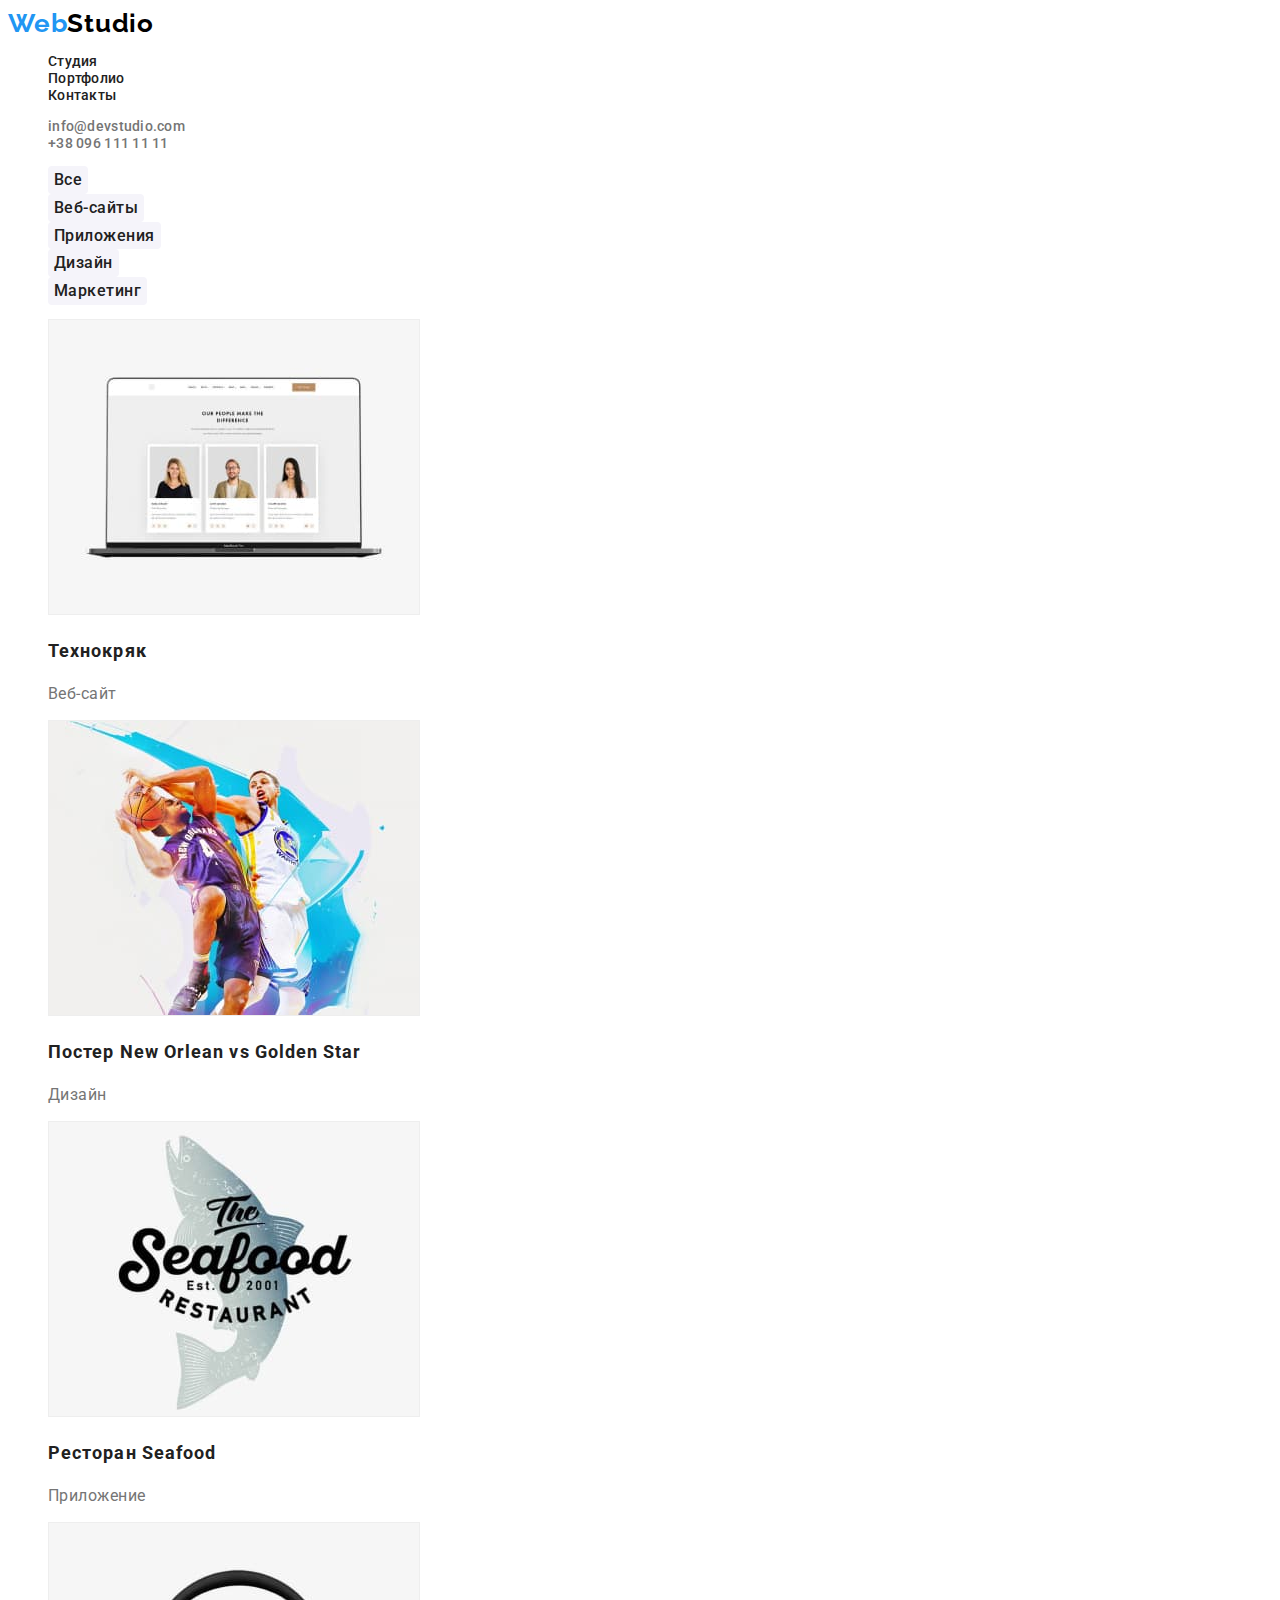
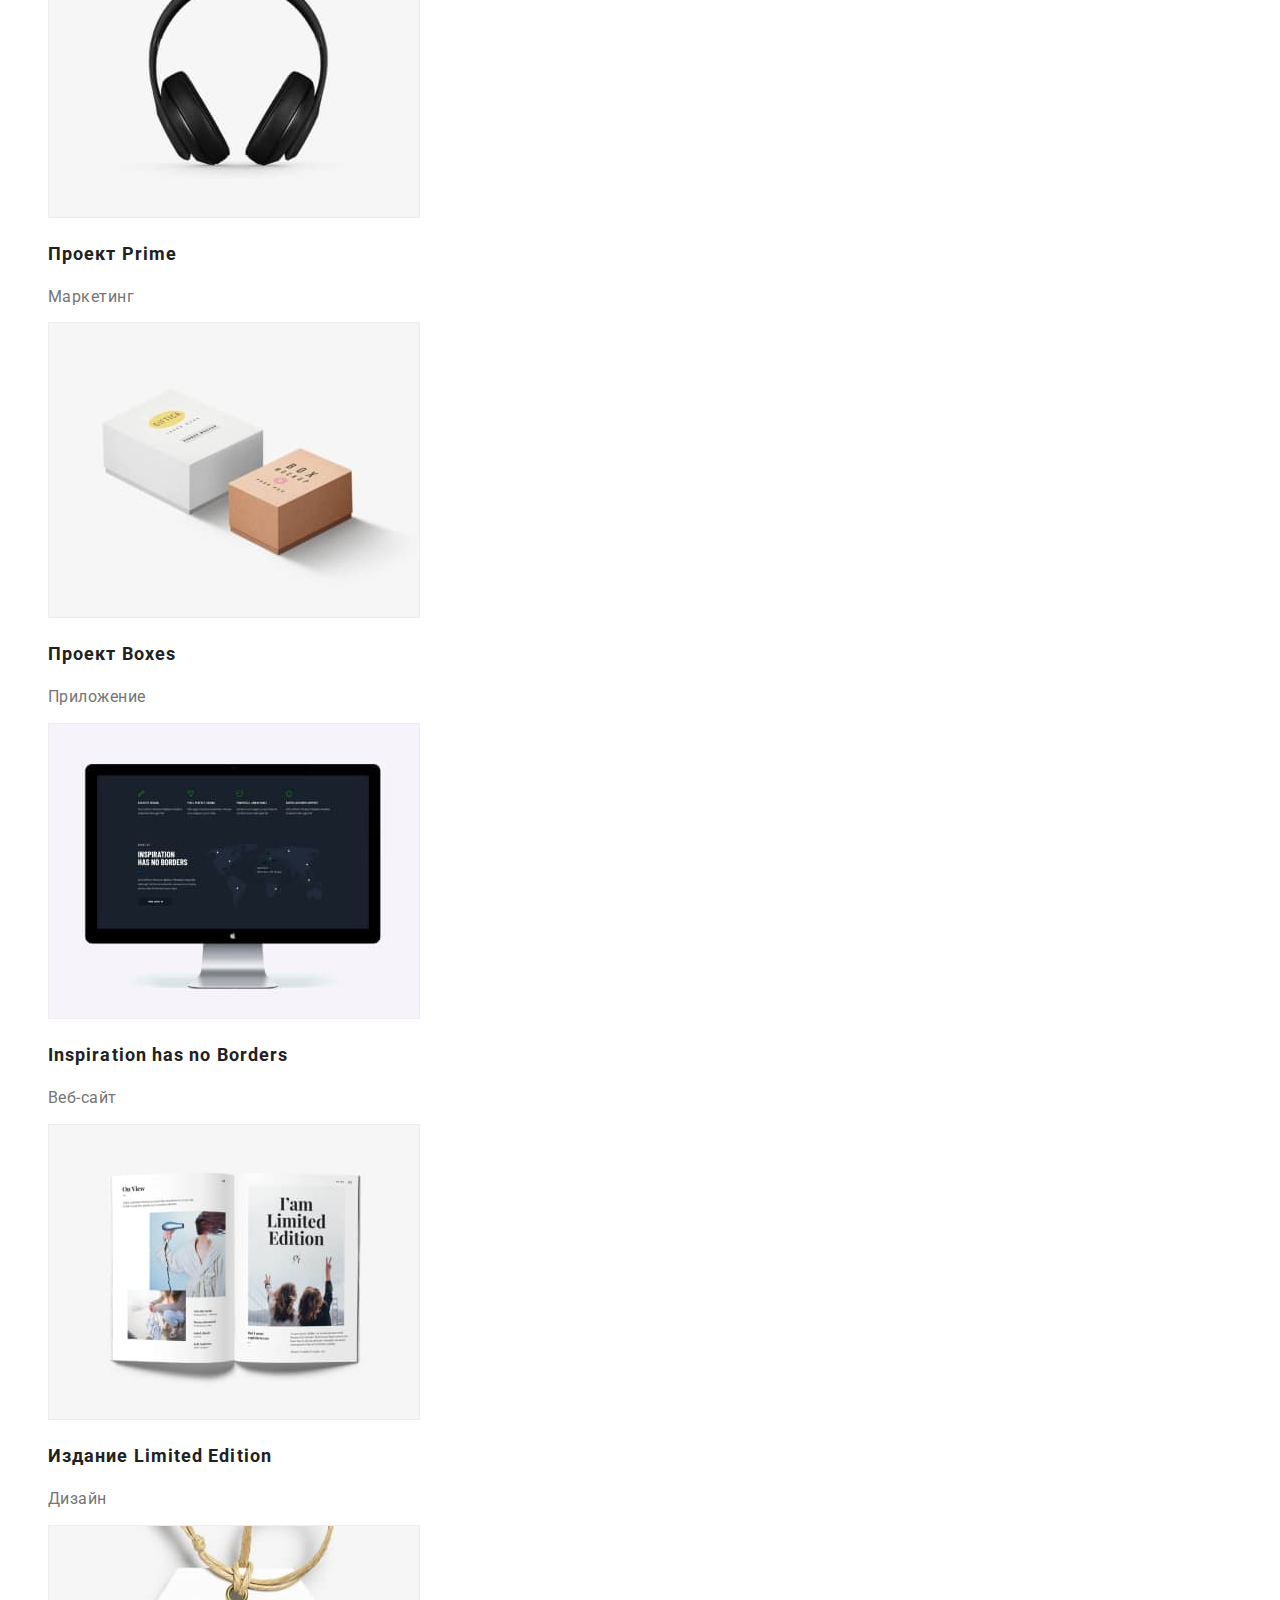
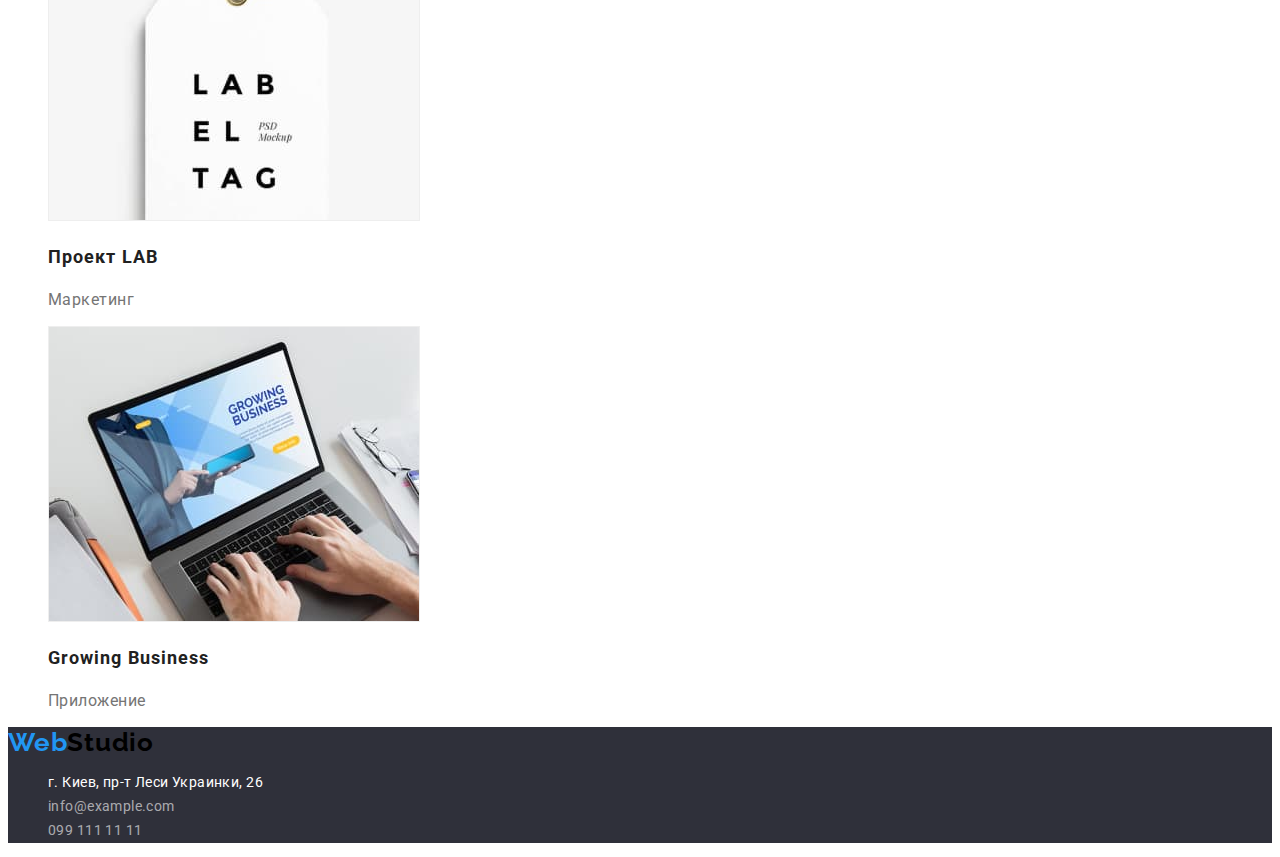
==== portfolio.html @ d2904ca2 "clone repository" ====
<!DOCTYPE html>
<html lang="ru">
  <head>
    <meta charset="UTF-8" />
    <meta http-equiv="X-UA-Compatible" content="IE=edge" />
    <meta name="viewport" content="width=device-width, initial-scale=1.0" />
    <title>Портфолио</title>
    <link rel="stylesheet" href="./css/styles.css" />
    <link rel="preconnect" href="https://fonts.googleapis.com" />
    <link rel="preconnect" href="https://fonts.gstatic.com" crossorigin />
    <link
      href="https://fonts.googleapis.com/css2?family=Raleway:wght@700&family=Roboto:wght@400;500;700;900&display=swap"
      rel="stylesheet"
    />
  </head>
  <body>
    <header>
      <!-- шапка сайта -->
      <a href="" class="logo"><span class="logo-part">Web</span>Studio</a>
      <!-- навигация -->
      <nav class="main-nav">
        <ul class="nav-list">
          <li>
            <a class="link" href="./index.html">Студия</a>
          </li>
          <li>
            <a class="link" href="">Портфолио</a>
          </li>
          <li>
            <a class="link" href="">Контакты</a>
          </li>
        </ul>
      </nav>
      <ul class="auth-nav">
        <li>
          <a class="link" href="mailto:info@devstudio.com"
            >info@devstudio.com</a
          >
        </li>
        <li>
          <a class="link" href="tel:+380961111111">+38 096 111 11 11</a>
        </li>
      </ul>
    </header>

    <!-- основной блок -->
    <main>
      <section class="filter-nav">
        <!-- скрытый заголовок -->
        <h1 class="hidden">Портфолио</h1>
        <ul class="filter-list">
          <li><button type="button" class="filter-btn">Все</button></li>
          <li>
            <button type="button" class="filter-btn">Веб-сайты</button>
          </li>
          <li>
            <button type="button" class="filter-btn">Приложения</button>
          </li>
          <li><button type="button" class="filter-btn">Дизайн</button></li>
          <li>
            <button type="button" class="filter-btn">Маркетинг</button>
          </li>
        </ul>
        <ul>
          <li>
            <img
              class="filter-img"
              src="./images/technoquack.jpg"
              alt="технокряк"
              width="370"
            />
            <h2 class="filter-title">Технокряк</h2>
            <p class="filter-text text">Веб-сайт</p>
          </li>
          <li>
            <img
              class="filter-img"
              src="./images/poster.jpg"
              alt="постер игры в баскетбол"
              width="370"
            />
            <h2 class="filter-title">
              Постер <span lang="en">New Orlean vs Golden Star</span>
            </h2>
            <p class="filter-text text">Дизайн</p>
          </li>
          <li>
            <img
              class="filter-img"
              src="./images/restaurant.jpg"
              alt="ресторан морепродукты"
              width="370"
            />
            <h2 class="filter-title">
              Ресторан <span lang="en">Seafood</span>
            </h2>
            <p class="filter-text text">Приложение</p>
          </li>
          <li>
            <img
              class="filter-img"
              src="./images/prime.jpg"
              alt="наушники"
              width="370"
            />
            <h2 class="filter-title">Проект <span lang="en">Prime</span></h2>
            <p class="filter-text text">Маркетинг</p>
          </li>
          <li>
            <img
              class="filter-img"
              src="./images/boxes.jpg"
              alt="коробки"
              width="370"
            />
            <h2 class="filter-title">Проект <span lang="en">Boxes</span></h2>
            <p class="filter-text text">Приложение</p>
          </li>
          <li>
            <img
              class="filter-img"
              src="./images/inspiration.jpg"
              alt="монитор"
              width="370"
            />
            <h2 class="filter-title" lang="en">Inspiration has no Borders</h2>
            <p class="filter-text text">Веб-сайт</p>
          </li>
          <li>
            <img
              class="filter-img"
              src="./images/edition.jpg"
              alt="лимитированное издание"
              width="370"
            />
            <h2 class="filter-title">
              Издание <span lang="en">Limited Edition</span>
            </h2>
            <p class="filter-text text">Дизайн</p>
          </li>
          <li>
            <img
              class="filter-img"
              src="./images/lab.jpg"
              alt="бирка"
              width="370"
            />
            <h2 class="filter-title">Проект <span lang="en">LAB</span></h2>
            <p class="filter-text text">Маркетинг</p>
          </li>
          <li>
            <img
              class="filter-img"
              src="./images/business.jpg"
              alt="розвивающийся бизнес"
              width="370"
            />
            <h2 class="filter-title" lang="en">Growing Business</h2>
            <p class="filter-text text">Приложение</p>
          </li>
        </ul>
      </section>
    </main>

    <!-- подвал сайта -->
    <footer class="footer">
      <a href="" class="logo"><span class="logo-part">Web</span>Studio</a>
      <address class="location">
        <ul>
          <li>
            <a
              class="map"
              href="https://goo.gl/maps/CNSafUn4p5a7UVto9"
              target="_blank"
              rel="noopener noreferrer"
            >
              г. Киев, пр-т Леси Украинки, 26</a
            >
          </li>
          <li>
            <a class="link" href="mailto:info@example.com">info@example.com</a>
          </li>
          <li>
            <a class="link" href="tel:+380991111111">099 111 11 11</a>
          </li>
        </ul>
      </address>
    </footer>
  </body>
</html>
---- css/styles.css ----
/* text-colors
primery-txcolor: #757575;

  accent-color: #2196F3;

  white-txcolor #FFFFFF

  title-txcolor: #212121;

  another-txcolor: rgba(255, 255, 255, 0.6);

  backgroundcolors
  primery-bgcolor:E5E5E5;
  secondary-bgcolor:#2F303A;
  accent-bgcolor:#F5F4FA;
   
    font family: roboto 400 500 700 900 raleway 700 */

:root {
  --font-weight-bold: 700;
  --font-weight-semi: 500;
  --font-size-first: 14px;
  --font-size-second: 16px;
  --primery-txcolor: #757575;
  --accent-color: #2196f3;
  --logo-color: #000000;
  --white-txcolor: #ffffff;
  --title-txcolor: #212121;
  --another-txcolor: rgba(255, 255, 255, 0.6);

  --primery-bgcolor: E5E5E5;
  --secondary-bgcolor: #2f303a;
  --accent-bgcolor: #f5f4fa;
}

body {
  font-family: Roboto, sans-serif;
  font-weight: 400;
  font-size: var(--font-size-first);
  background-color: var(--primery-bgcolor);
  color: var(--primery-txcolor);
}
a {
  text-decoration: none;
}
li {
  list-style: none;
}
.logo {
  font-family: Raleway, sans-serif;
  font-weight: var(--font-weight-bold);
  font-size: 26px;
  line-height: 1.19;
  letter-spacing: 0.03em;
  color: var(--logo-color);
}

.logo-part {
  color: var(--accent-color);
}

.main-nav .link {
  font-weight: var(--font-weight-semi);
  /* font-size: 14px; */
  line-height: 1.14;
  letter-spacing: 0.02em;
  color: var(--title-txcolor);
}

.main-nav .link:hover,
.main-nav .link:focus {
  color: var(--accent-color);
}

.auth-nav .link {
  font-weight: var(--font-weight-semi);
  /* font-size: 14px; */
  line-height: 1.14;
  letter-spacing: 0.02em;

  color: var(--primery-txcolor);
}
.auth-nav .link:hover,
.auth-nav .link:focus {
  color: var(--accent-color);
}

.hero {
  background-color: var(--secondary-bgcolor);
}
.hero-title {
  font-weight: 900;
  font-size: 44px;
  line-height: 1.36;

  text-align: center;
  letter-spacing: 0.06em;
  text-transform: uppercase;

  color: var(--white-txcolor);
}
.btn {
  font-family: inherit;
  font-weight: var(--font-weight-bold);
  font-size: var(--font-size-second);
  line-height: 1.87;
  text-align: center;
  letter-spacing: 0.06em;
  color: var(--white-txcolor);

  background: var(--accent-color);
  box-shadow: 0px 4px 4px rgba(0, 0, 0, 0.15);
  border-radius: 4px;
  border-color: var(--accent-color);
  cursor: pointer;
}

/* portfolio buttons  */

.filter-btn {
  font-family: inherit;
  font-weight: var(--font-weight-semi);
  font-size: var(--font-size-second);
  line-height: 1.62;
  text-align: center;
  letter-spacing: 0.03em;
  color: var(--title-txcolor);
  background-color: var(--accent-bgcolor);
  border-radius: 4px;
  border-style: none;
  border-color: var(--accent-bgcolor);
  cursor: pointer;
}
.filter-btn:hover,
.filter-btn:focus {
  color: var(--white-txcolor);
  background-color: var(--accent-color);
  border-color: var(--accent-color);
}

/* benefits section */
.hidden {
  display: none;
}
.benefits-item {
  font-weight: var(--font-weight-bold);
  /* font-size: 14px; */
  line-height: 1.14;
  letter-spacing: 0.03em;
  text-transform: uppercase;
  color: var(--title-txcolor);
}
.benefits-text {
  /* font-size: 14px; */
  line-height: 1.71;
  letter-spacing: 0.03em;

  color: var(--primery-txcolor);
}

.benefits-title {
  font-weight: var(--font-weight-bold);
  font-size: inherit;
  line-height: 1.14;
  letter-spacing: 0.03em;
  text-transform: uppercase;

  color: var(--title-txcolor);
}
.app-title,
.team-title {
  font-weight: var(--font-weight-bold);
  font-size: 36px;
  line-height: 1.16;
  /* text-align: center; */
  letter-spacing: 0.03em;

  color: var(--title-txcolor);
}

/* team section */
.team-section {
  background-color: var(--accent-bgcolor);
}

.team-name {
  font-weight: var(--font-weight-semi);
  font-size: var(--font-size-second);
  line-height: 1.18;
  text-align: center;
  letter-spacing: 0.03em;

  color: var(--title-txcolor);
}
.team-text {
  text-align: center;
}
.filter-text {
  line-height: 1.87;
}
.text {
  font-size: var(--font-size-second);
  line-height: 1.18;
  /* text-align: center; */
  letter-spacing: 0.03em;
  color: var(--primery-txcolor);
}

/* portfolio filter-section */
.filter-img {
  background-color: var(white-txcolor);
  border: 1px solid #eeeeee;
}
.filter-title {
  font-weight: var(--font-weight-bold);
  font-size: 18px;
  line-height: 2;
  letter-spacing: 0.06em;

  color: var(--title-txcolor);
}

/* footer section */

.footer {
  background-color: var(--secondary-bgcolor);
}
.location {
  font-style: inherit;
}
.map {
  /* font-size: 14px; */
  line-height: 1.71;
  letter-spacing: 0.03em;

  color: var(--white-txcolor);
}
.footer .link {
  /* font-size: 14px; */
  line-height: 1.71;
  letter-spacing: 0.03em;

  color: rgba(255, 255, 255, 0.6);
}
.footer .link:hover,
.footer .link:focus {
  color: var(--accent-color);
}
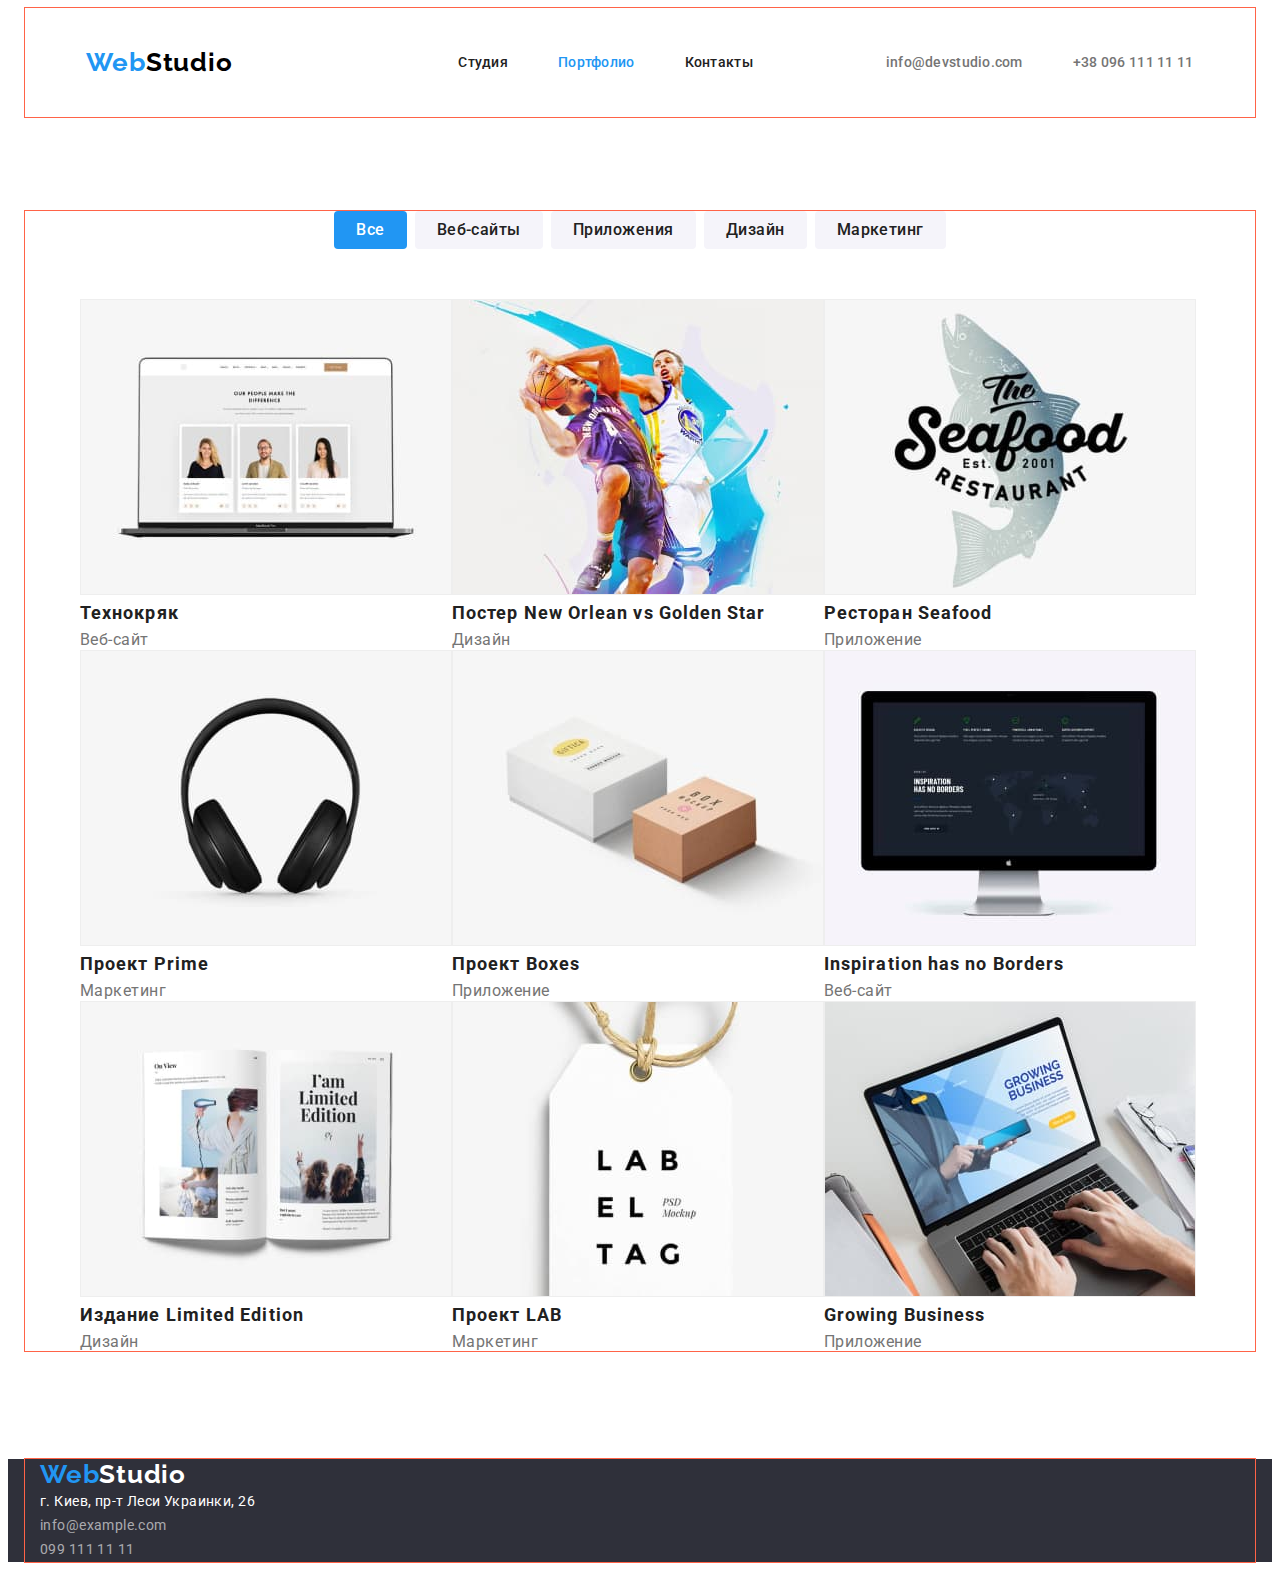
==== commit 9569c84b: "add margin padding" ====
--- a/portfolio.html
+++ b/portfolio.html
@@ -5,64 +5,67 @@
     <meta http-equiv="X-UA-Compatible" content="IE=edge" />
     <meta name="viewport" content="width=device-width, initial-scale=1.0" />
     <title>Портфолио</title>
-    <link rel="stylesheet" href="./css/styles.css" />
     <link rel="preconnect" href="https://fonts.googleapis.com" />
     <link rel="preconnect" href="https://fonts.gstatic.com" crossorigin />
     <link
       href="https://fonts.googleapis.com/css2?family=Raleway:wght@700&family=Roboto:wght@400;500;700;900&display=swap"
       rel="stylesheet"
     />
+    <link rel="stylesheet" href="./css/styles.css" />
   </head>
   <body>
+    <!-- шапка сайта -->
     <header>
-      <!-- шапка сайта -->
-      <a href="" class="logo"><span class="logo-part">Web</span>Studio</a>
+      <div class="container header-container">
+      <a href="" class="logo underlinenone"><span lang="en" class="logo-part">Web</span lang="en">Studio</a>
       <!-- навигация -->
       <nav class="main-nav">
         <ul class="nav-list">
-          <li>
-            <a class="link" href="./index.html">Студия</a>
+          <li class="list-style flex-item">
+            <a class="link general underlinenone" href="./index.html">Студия</a>
           </li>
-          <li>
-            <a class="link" href="">Портфолио</a>
+          <li class="list-style flex-item">
+            <a class="link general current underlinenone" href="">Портфолио</a>
           </li>
-          <li>
-            <a class="link" href="">Контакты</a>
-          </li>
+          <li class="list-style flex-item">
+            <a class="link general underlinenone" href="">Контакты</a>
+          </li class="list-style">
         </ul>
       </nav>
       <ul class="auth-nav">
-        <li>
-          <a class="link" href="mailto:info@devstudio.com"
+        <li class="list-style flex-item">
+          <a class="link general underlinenone" href="mailto:info@devstudio.com"
             >info@devstudio.com</a
           >
         </li>
-        <li>
-          <a class="link" href="tel:+380961111111">+38 096 111 11 11</a>
+        <li class="list-style flex-item">
+          <a class="link general underlinenone" href="tel:+380961111111">+38 096 111 11 11</a>
         </li>
       </ul>
+      </div>
     </header>
 
     <!-- основной блок -->
     <main>
-      <section class="filter-nav">
+      <section class="filter-nav section">
+        <div class="container">
         <!-- скрытый заголовок -->
         <h1 class="hidden">Портфолио</h1>
-        <ul class="filter-list">
-          <li><button type="button" class="filter-btn">Все</button></li>
-          <li>
+        <ul class="filter-list list">
+          <li class="list-style filter-item"> <button type="button" class="filter-btn current-btn">Все</button></li>
+          <li class="list-style filter-item">
             <button type="button" class="filter-btn">Веб-сайты</button>
           </li>
-          <li>
+          <li class="list-style filter-item">
             <button type="button" class="filter-btn">Приложения</button>
           </li>
-          <li><button type="button" class="filter-btn">Дизайн</button></li>
-          <li>
+          <li class="list-style filter-item"> <button type="button" class="filter-btn">Дизайн</button></li>
+          <li class="list-style">
             <button type="button" class="filter-btn">Маркетинг</button>
           </li>
         </ul>
-        <ul>
-          <li>
+        <ul class="filter-wrap">
+          <li class="list-style">
             <img
               class="filter-img"
               src="./images/technoquack.jpg"
@@ -72,7 +75,7 @@
             <h2 class="filter-title">Технокряк</h2>
             <p class="filter-text text">Веб-сайт</p>
           </li>
-          <li>
+          <li class="list-style">
             <img
               class="filter-img"
               src="./images/poster.jpg"
@@ -84,7 +87,7 @@
             </h2>
             <p class="filter-text text">Дизайн</p>
           </li>
-          <li>
+          <li class="list-style">
             <img
               class="filter-img"
               src="./images/restaurant.jpg"
@@ -96,7 +99,7 @@
             </h2>
             <p class="filter-text text">Приложение</p>
           </li>
-          <li>
+          <li class="list-style">
             <img
               class="filter-img"
               src="./images/prime.jpg"
@@ -106,7 +109,7 @@
             <h2 class="filter-title">Проект <span lang="en">Prime</span></h2>
             <p class="filter-text text">Маркетинг</p>
           </li>
-          <li>
+          <li class="list-style">
             <img
               class="filter-img"
               src="./images/boxes.jpg"
@@ -116,7 +119,7 @@
             <h2 class="filter-title">Проект <span lang="en">Boxes</span></h2>
             <p class="filter-text text">Приложение</p>
           </li>
-          <li>
+          <li class="list-style">
             <img
               class="filter-img"
               src="./images/inspiration.jpg"
@@ -126,7 +129,7 @@
             <h2 class="filter-title" lang="en">Inspiration has no Borders</h2>
             <p class="filter-text text">Веб-сайт</p>
           </li>
-          <li>
+          <li class="list-style">
             <img
               class="filter-img"
               src="./images/edition.jpg"
@@ -138,7 +141,7 @@
             </h2>
             <p class="filter-text text">Дизайн</p>
           </li>
-          <li>
+          <li class="list-style">
             <img
               class="filter-img"
               src="./images/lab.jpg"
@@ -148,7 +151,7 @@
             <h2 class="filter-title">Проект <span lang="en">LAB</span></h2>
             <p class="filter-text text">Маркетинг</p>
           </li>
-          <li>
+          <li class="list-style">
             <img
               class="filter-img"
               src="./images/business.jpg"
@@ -159,17 +162,19 @@
             <p class="filter-text text">Приложение</p>
           </li>
         </ul>
+        </div>
       </section>
     </main>
 
     <!-- подвал сайта -->
     <footer class="footer">
-      <a href="" class="logo"><span class="logo-part">Web</span>Studio</a>
+      <div class="container">
+      <a href="" class="logo underlinenone"><span lang="en" class="logo-part">Web</span><span lang="en" class="logo-white">Studio</span></a>
       <address class="location">
-        <ul>
-          <li>
+        <ul class="list">
+          <li class="list-style">
             <a
-              class="map"
+              class="map underlinenone"
               href="https://goo.gl/maps/CNSafUn4p5a7UVto9"
               target="_blank"
               rel="noopener noreferrer"
@@ -177,14 +182,15 @@
               г. Киев, пр-т Леси Украинки, 26</a
             >
           </li>
-          <li>
-            <a class="link" href="mailto:info@example.com">info@example.com</a>
+          <li class="list-style">
+            <a class="link underlinenone" href="mailto:info@example.com">info@example.com</a>
           </li>
-          <li>
-            <a class="link" href="tel:+380991111111">099 111 11 11</a>
+          <li class="list-style">
+            <a class="link underlinenone" href="tel:+380991111111">099 111 11 11</a>
           </li>
         </ul>
       </address>
+      </div>
     </footer>
   </body>
 </html>
--- a/css/styles.css
+++ b/css/styles.css
@@ -17,10 +17,10 @@
     font family: roboto 400 500 700 900 raleway 700 */
 
 :root {
-  --font-weight-bold: 700;
+  /* --font-weight-bold: 700;
   --font-weight-semi: 500;
   --font-size-first: 14px;
-  --font-size-second: 16px;
+  --font-size-second: 16px; */
   --primery-txcolor: #757575;
   --accent-color: #2196f3;
   --logo-color: #000000;
@@ -31,24 +31,80 @@
   --primery-bgcolor: E5E5E5;
   --secondary-bgcolor: #2f303a;
   --accent-bgcolor: #f5f4fa;
+  --btn-hover-color: #188ce8;
 }
 
 body {
   font-family: Roboto, sans-serif;
   font-weight: 400;
-  font-size: var(--font-size-first);
+  font-size: 14px;
   background-color: var(--primery-bgcolor);
   color: var(--primery-txcolor);
 }
-a {
+
+.list,
+h1,
+h2,
+h3,
+p {
+  padding: 0;
+  margin: 0;
+}
+img {
+  display: block;
+  /* width: 100%; */
+}
+
+.underlinenone {
   text-decoration: none;
 }
-li {
+.list-style {
   list-style: none;
 }
+
+.page-header {
+  background-color: #ccc;
+}
+
+/* general paddings */
+.section {
+  padding-top: 94px;
+  padding-bottom: 94px;
+}
+.container {
+  width: 1200px;
+  padding-left: 15px;
+  padding-right: 15px;
+  margin-left: auto;
+  margin-right: auto;
+
+  outline: 1px solid tomato;
+}
+.header-container {
+  display: flex;
+  justify-content: space-around;
+  align-items: center;
+  padding-top: 32px;
+  padding-bottom: 32px;
+}
+.main-nav > .nav-list {
+  display: flex;
+  margin-left: 93px;
+}
+.auth-nav,
+.main-nav {
+  display: flex;
+}
+.main-nav {
+  align-items: center;
+}
+.flex-item:not(:last-child) {
+  margin-right: 50px;
+}
+
 .logo {
   font-family: Raleway, sans-serif;
-  font-weight: var(--font-weight-bold);
+  font-weight: 700;
   font-size: 26px;
   line-height: 1.19;
   letter-spacing: 0.03em;
@@ -58,51 +114,61 @@
 .logo-part {
   color: var(--accent-color);
 }
-
-.main-nav .link {
-  font-weight: var(--font-weight-semi);
-  /* font-size: 14px; */
+.link.general {
+  font-weight: 500;
   line-height: 1.14;
   letter-spacing: 0.02em;
-  color: var(--title-txcolor);
-}
-
-.main-nav .link:hover,
-.main-nav .link:focus {
-  color: var(--accent-color);
-}
-
-.auth-nav .link {
-  font-weight: var(--font-weight-semi);
-  /* font-size: 14px; */
-  line-height: 1.14;
-  letter-spacing: 0.02em;
-
-  color: var(--primery-txcolor);
-}
+}
+.main-nav .link {
+  color: var(--title-txcolor);
+}
+.link:hover,
+.link:focus,
 .auth-nav .link:hover,
 .auth-nav .link:focus {
   color: var(--accent-color);
 }
 
+.main-nav .current {
+  color: var(--accent-color);
+}
+
+.auth-nav .link {
+  color: var(--primery-txcolor);
+}
+
+.auth-nav .current {
+  color: var(--accent-color);
+}
+
 .hero {
+  /* padding-bottom: 94px; */
+  text-align: center;
   background-color: var(--secondary-bgcolor);
 }
 .hero-title {
+  margin-bottom: 30px;
+
   font-weight: 900;
   font-size: 44px;
   line-height: 1.36;
 
-  text-align: center;
+  /* text-align: center; */
   letter-spacing: 0.06em;
   text-transform: uppercase;
 
   color: var(--white-txcolor);
 }
 .btn {
+  display: inline-block;
+  border: 1px solid transparent;
+  padding: 10px 32px;
+  /* margin-bottom: 200px; */
+  min-width: 200px;
+
   font-family: inherit;
-  font-weight: var(--font-weight-bold);
-  font-size: var(--font-size-second);
+  font-weight: 700;
+  font-size: 16px;
   line-height: 1.87;
   text-align: center;
   letter-spacing: 0.06em;
@@ -114,13 +180,19 @@
   border-color: var(--accent-color);
   cursor: pointer;
 }
+.btn:hover,
+.btn:focus {
+  background-color: var(--btn-hover-color);
+}
 
 /* portfolio buttons  */
 
 .filter-btn {
+  padding: 6px 22px;
+
   font-family: inherit;
-  font-weight: var(--font-weight-semi);
-  font-size: var(--font-size-second);
+  font-weight: 500;
+  font-size: 16px;
   line-height: 1.62;
   text-align: center;
   letter-spacing: 0.03em;
@@ -137,21 +209,54 @@
   background-color: var(--accent-color);
   border-color: var(--accent-color);
 }
+.filter-nav .current-btn {
+  color: var(--white-txcolor);
+  background-color: var(--accent-color);
+  border-color: var(--accent-color);
+}
+.filter-list {
+  display: flex;
+  justify-content: center;
+  margin-bottom: 50px;
+}
+.filter-item:not(:last-child) {
+  margin-right: 8px;
+}
+.filter-wrap {
+  display: flex;
+  flex-wrap: wrap;
+}
 
 /* benefits section */
+.benefits-container {
+  /* display: flex; */
+}
+.benefits-list {
+  display: flex;
+  /* padding-left: 0;
+  margin-top: 0;
+  margin-bottom: 0; */
+}
+
 .hidden {
   display: none;
 }
 .benefits-item {
-  font-weight: var(--font-weight-bold);
-  /* font-size: 14px; */
+  width: 270px;
+}
+
+/*font-weight: 700;
   line-height: 1.14;
   letter-spacing: 0.03em;
   text-transform: uppercase;
-  color: var(--title-txcolor);
-}
+
+  color: var(--title-txcolor);
+} */
+.benefits-item:not(:last-child) {
+  margin-right: 30px;
+}
+
 .benefits-text {
-  /* font-size: 14px; */
   line-height: 1.71;
   letter-spacing: 0.03em;
 
@@ -159,7 +264,10 @@
 }
 
 .benefits-title {
-  font-weight: var(--font-weight-bold);
+  /* width: 270px; */
+  margin-bottom: 10px;
+
+  font-weight: 700;
   font-size: inherit;
   line-height: 1.14;
   letter-spacing: 0.03em;
@@ -167,12 +275,23 @@
 
   color: var(--title-txcolor);
 }
+
+/* app section */
+.app-list {
+  display: flex;
+}
+.app-item:not(:last-child) {
+  margin-right: 30px;
+}
+
 .app-title,
 .team-title {
-  font-weight: var(--font-weight-bold);
+  margin-bottom: 50px;
+  text-align: center;
+
+  font-weight: 700;
   font-size: 36px;
   line-height: 1.16;
-  /* text-align: center; */
   letter-spacing: 0.03em;
 
   color: var(--title-txcolor);
@@ -182,9 +301,27 @@
 .team-section {
   background-color: var(--accent-bgcolor);
 }
-
+.team-item:not(:last-child) {
+  margin-right: 30px;
+}
+.team-list {
+  display: flex;
+}
+.card {
+  padding-bottom: 30px;
+  width: 270px;
+
+  background-color: #ffffff;
+  box-shadow: 0px 1px 3px rgba(0, 0, 0, 0.12), 0px 1px 1px rgba(0, 0, 0, 0.14),
+    0px 2px 1px rgba(0, 0, 0, 0.2);
+  border-radius: 0px 0px 4px 4px;
+}
+.team-image {
+  margin-bottom: 30px;
+}
 .team-name {
-  font-weight: var(--font-weight-semi);
+  margin-bottom: 10px;
+  font-weight: 500;
   font-size: var(--font-size-second);
   line-height: 1.18;
   text-align: center;
@@ -199,9 +336,8 @@
   line-height: 1.87;
 }
 .text {
-  font-size: var(--font-size-second);
+  font-size: 16px;
   line-height: 1.18;
-  /* text-align: center; */
   letter-spacing: 0.03em;
   color: var(--primery-txcolor);
 }
@@ -212,7 +348,7 @@
   border: 1px solid #eeeeee;
 }
 .filter-title {
-  font-weight: var(--font-weight-bold);
+  font-weight: 700;
   font-size: 18px;
   line-height: 2;
   letter-spacing: 0.06em;
@@ -225,18 +361,19 @@
 .footer {
   background-color: var(--secondary-bgcolor);
 }
+.footer .logo-white {
+  color: var(--white-txcolor);
+}
 .location {
-  font-style: inherit;
+  font-style: normal;
 }
 .map {
-  /* font-size: 14px; */
   line-height: 1.71;
   letter-spacing: 0.03em;
 
   color: var(--white-txcolor);
 }
 .footer .link {
-  /* font-size: 14px; */
   line-height: 1.71;
   letter-spacing: 0.03em;
 
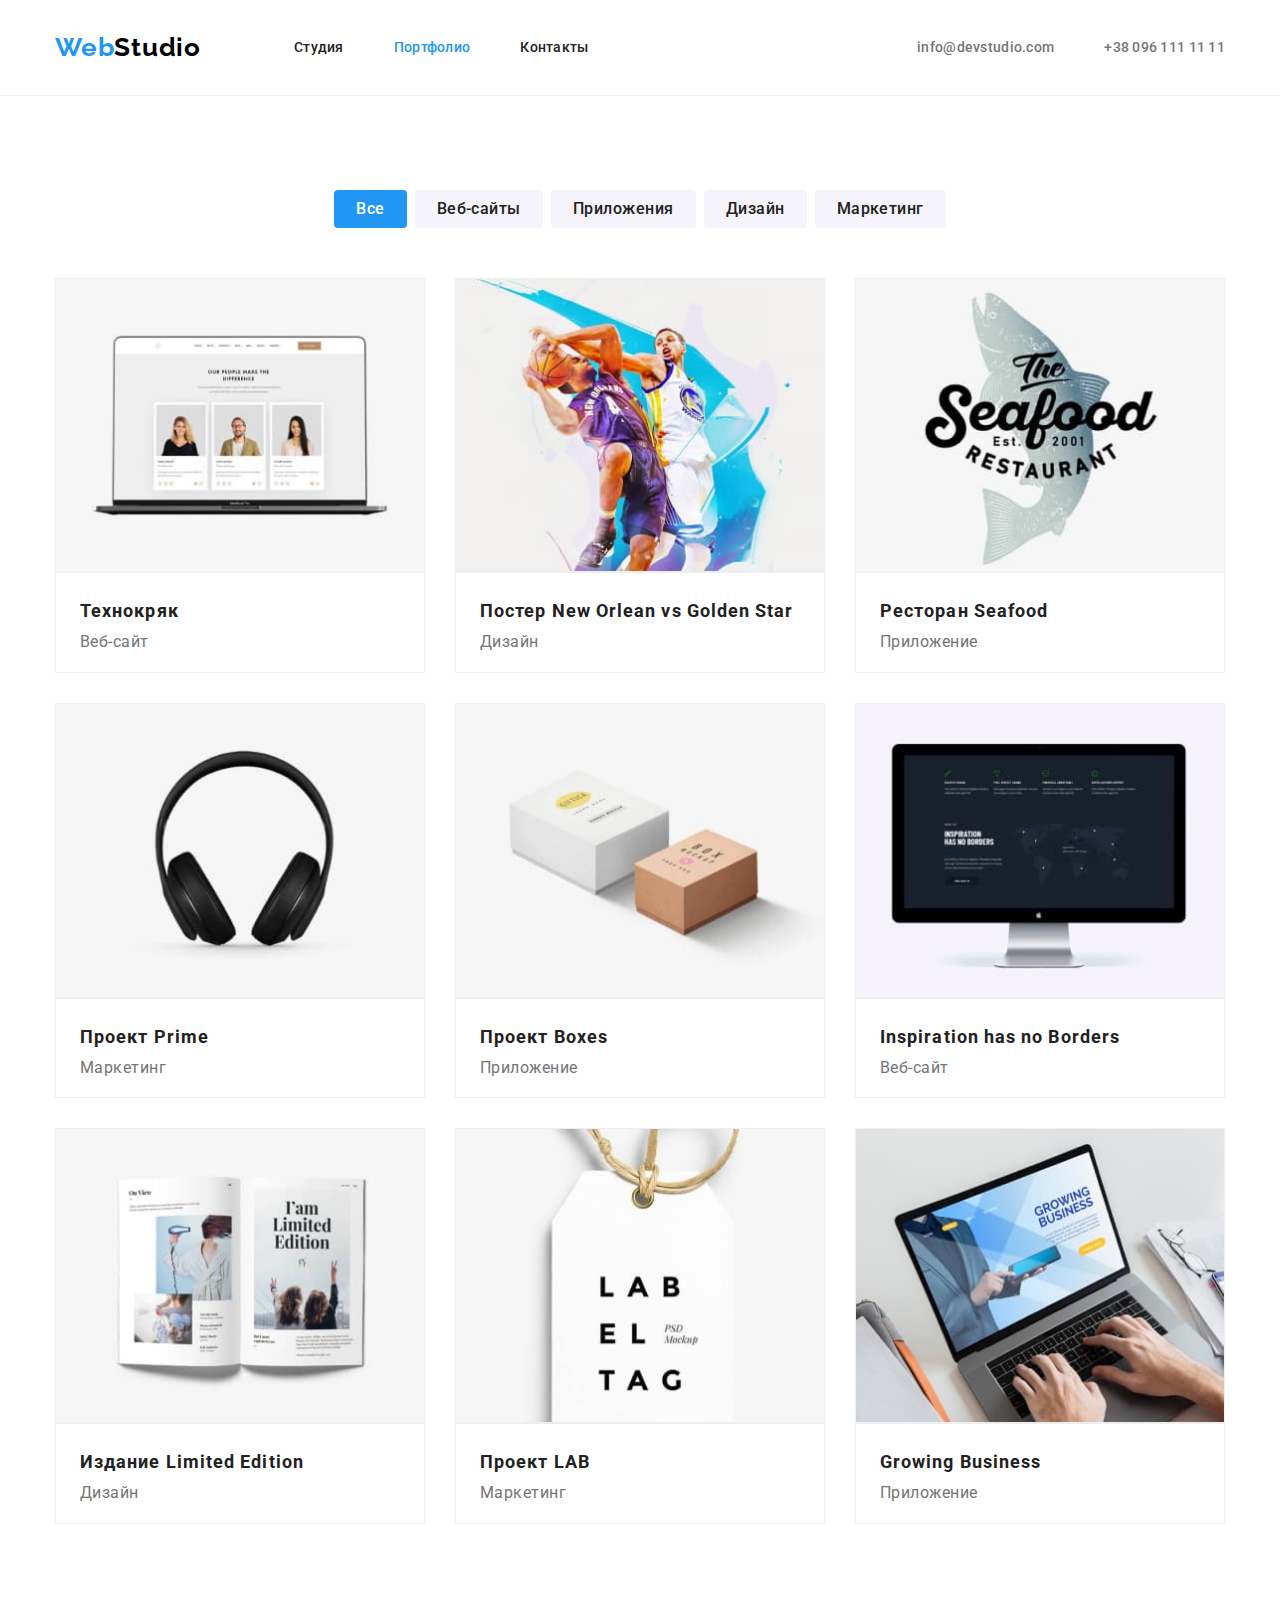
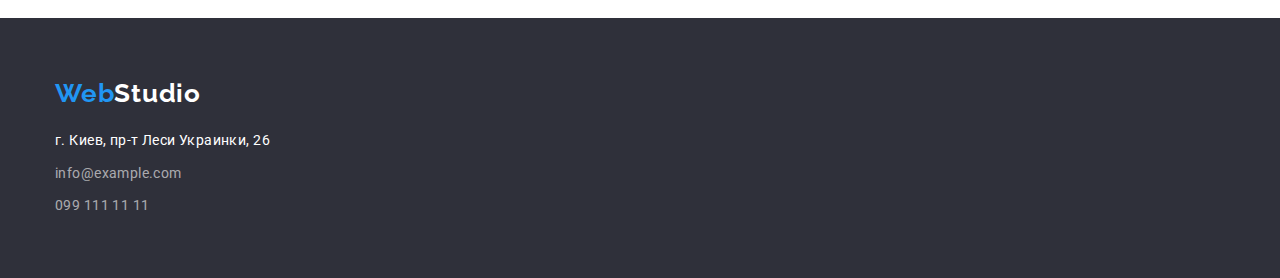
==== commit 662e01b0: "fixed flexbox elements" ====
--- a/portfolio.html
+++ b/portfolio.html
@@ -11,37 +11,57 @@
       href="https://fonts.googleapis.com/css2?family=Raleway:wght@700&family=Roboto:wght@400;500;700;900&display=swap"
       rel="stylesheet"
     />
+    <link
+      rel="stylesheet"
+      href="https://cdnjs.cloudflare.com/ajax/libs/modern-normalize/1.1.0/modern-normalize.min.css"
+    />
     <link rel="stylesheet" href="./css/styles.css" />
   </head>
+
   <body>
     <!-- шапка сайта -->
-    <header>
+    <header class="page-header">
       <div class="container header-container">
-      <a href="" class="logo underlinenone"><span lang="en" class="logo-part">Web</span lang="en">Studio</a>
-      <!-- навигация -->
-      <nav class="main-nav">
-        <ul class="nav-list">
+        <a href="" class="logo underlinenone"
+          ><span lang="en" class="logo-part">Web</span
+          ><span lang="en">Studio</span></a
+        >
+        <!-- навигация -->
+        <nav class="main-nav">
+          <ul class="nav-list list">
+            <li class="list-style flex-item">
+              <a class="link general underlinenone" href="./index.html"
+                >Студия</a
+              >
+            </li>
+
+            <li class="list-style flex-item">
+              <a class="link general current underlinenone" href=""
+                >Портфолио</a
+              >
+            </li>
+
+            <li class="list-style flex-item">
+              <a class="link general underlinenone" href="">Контакты</a>
+            </li>
+          </ul>
+        </nav>
+
+        <ul class="auth-nav list">
           <li class="list-style flex-item">
-            <a class="link general underlinenone" href="./index.html">Студия</a>
+            <a
+              class="link general underlinenone"
+              href="mailto:info@devstudio.com"
+              >info@devstudio.com</a
+            >
           </li>
+
           <li class="list-style flex-item">
-            <a class="link general current underlinenone" href="">Портфолио</a>
+            <a class="link general underlinenone" href="tel:+380961111111"
+              >+38 096 111 11 11</a
+            >
           </li>
-          <li class="list-style flex-item">
-            <a class="link general underlinenone" href="">Контакты</a>
-          </li class="list-style">
         </ul>
-      </nav>
-      <ul class="auth-nav">
-        <li class="list-style flex-item">
-          <a class="link general underlinenone" href="mailto:info@devstudio.com"
-            >info@devstudio.com</a
-          >
-        </li>
-        <li class="list-style flex-item">
-          <a class="link general underlinenone" href="tel:+380961111111">+38 096 111 11 11</a>
-        </li>
-      </ul>
       </div>
     </header>
 
@@ -49,119 +69,178 @@
     <main>
       <section class="filter-nav section">
         <div class="container">
-        <!-- скрытый заголовок -->
-        <h1 class="hidden">Портфолио</h1>
-        <ul class="filter-list list">
-          <li class="list-style filter-item"> <button type="button" class="filter-btn current-btn">Все</button></li>
-          <li class="list-style filter-item">
-            <button type="button" class="filter-btn">Веб-сайты</button>
-          </li>
-          <li class="list-style filter-item">
-            <button type="button" class="filter-btn">Приложения</button>
-          </li>
-          <li class="list-style filter-item"> <button type="button" class="filter-btn">Дизайн</button></li>
-          <li class="list-style">
-            <button type="button" class="filter-btn">Маркетинг</button>
-          </li>
-        </ul>
-        <ul class="filter-wrap">
-          <li class="list-style">
-            <img
-              class="filter-img"
-              src="./images/technoquack.jpg"
-              alt="технокряк"
-              width="370"
-            />
-            <h2 class="filter-title">Технокряк</h2>
-            <p class="filter-text text">Веб-сайт</p>
-          </li>
-          <li class="list-style">
-            <img
-              class="filter-img"
-              src="./images/poster.jpg"
-              alt="постер игры в баскетбол"
-              width="370"
-            />
-            <h2 class="filter-title">
-              Постер <span lang="en">New Orlean vs Golden Star</span>
-            </h2>
-            <p class="filter-text text">Дизайн</p>
-          </li>
-          <li class="list-style">
-            <img
-              class="filter-img"
-              src="./images/restaurant.jpg"
-              alt="ресторан морепродукты"
-              width="370"
-            />
-            <h2 class="filter-title">
-              Ресторан <span lang="en">Seafood</span>
-            </h2>
-            <p class="filter-text text">Приложение</p>
-          </li>
-          <li class="list-style">
-            <img
-              class="filter-img"
-              src="./images/prime.jpg"
-              alt="наушники"
-              width="370"
-            />
-            <h2 class="filter-title">Проект <span lang="en">Prime</span></h2>
-            <p class="filter-text text">Маркетинг</p>
-          </li>
-          <li class="list-style">
-            <img
-              class="filter-img"
-              src="./images/boxes.jpg"
-              alt="коробки"
-              width="370"
-            />
-            <h2 class="filter-title">Проект <span lang="en">Boxes</span></h2>
-            <p class="filter-text text">Приложение</p>
-          </li>
-          <li class="list-style">
-            <img
-              class="filter-img"
-              src="./images/inspiration.jpg"
-              alt="монитор"
-              width="370"
-            />
-            <h2 class="filter-title" lang="en">Inspiration has no Borders</h2>
-            <p class="filter-text text">Веб-сайт</p>
-          </li>
-          <li class="list-style">
-            <img
-              class="filter-img"
-              src="./images/edition.jpg"
-              alt="лимитированное издание"
-              width="370"
-            />
-            <h2 class="filter-title">
-              Издание <span lang="en">Limited Edition</span>
-            </h2>
-            <p class="filter-text text">Дизайн</p>
-          </li>
-          <li class="list-style">
-            <img
-              class="filter-img"
-              src="./images/lab.jpg"
-              alt="бирка"
-              width="370"
-            />
-            <h2 class="filter-title">Проект <span lang="en">LAB</span></h2>
-            <p class="filter-text text">Маркетинг</p>
-          </li>
-          <li class="list-style">
-            <img
-              class="filter-img"
-              src="./images/business.jpg"
-              alt="розвивающийся бизнес"
-              width="370"
-            />
-            <h2 class="filter-title" lang="en">Growing Business</h2>
-            <p class="filter-text text">Приложение</p>
-          </li>
-        </ul>
+          <!-- скрытый заголовок -->
+          <h1 class="hidden">Портфолио</h1>
+          <ul class="filter-list list">
+            <li class="list-style filter-item">
+              <button type="button" class="filter-btn current-btn">Все</button>
+            </li>
+
+            <li class="list-style filter-item">
+              <button type="button" class="filter-btn">Веб-сайты</button>
+            </li>
+
+            <li class="list-style filter-item">
+              <button type="button" class="filter-btn">Приложения</button>
+            </li>
+
+            <li class="list-style filter-item">
+              <button type="button" class="filter-btn">Дизайн</button>
+            </li>
+
+            <li class="list-style">
+              <button type="button" class="filter-btn">Маркетинг</button>
+            </li>
+          </ul>
+
+          <ul class="filter-wrap list">
+            <li class="list-style filter-card">
+              <div class="filter-thumb">
+                <img
+                  class="filter-img"
+                  src="./images/technoquack.jpg"
+                  alt="технокряк"
+                  width="370"
+                />
+              </div>
+              <div class="filter-content">
+                <h2 class="filter-title">Технокряк</h2>
+                <p class="filter-text text">Веб-сайт</p>
+              </div>
+            </li>
+
+            <li class="list-style filter-card">
+              <div class="filter-thumb">
+                <img
+                  class="filter-img"
+                  src="./images/poster.jpg"
+                  alt="постер игры в баскетбол"
+                  width="370"
+                />
+              </div>
+              <div class="filter-content">
+                <h2 class="filter-title">
+                  Постер <span lang="en">New Orlean vs Golden Star</span>
+                </h2>
+                <p class="filter-text text">Дизайн</p>
+              </div>
+            </li>
+
+            <li class="list-style filter-card">
+              <div class="filter-thumb">
+                <img
+                  class="filter-img"
+                  src="./images/restaurant.jpg"
+                  alt="ресторан морепродукты"
+                  width="370"
+                />
+              </div>
+              <div class="filter-content">
+                <h2 class="filter-title">
+                  Ресторан <span lang="en">Seafood</span>
+                </h2>
+                <p class="filter-text text">Приложение</p>
+              </div>
+            </li>
+
+            <li class="list-style filter-card">
+              <div class="filter-thumb">
+                <img
+                  class="filter-img"
+                  src="./images/prime.jpg"
+                  alt="наушники"
+                  width="370"
+                />
+              </div>
+              <div class="filter-content">
+                <h2 class="filter-title">
+                  Проект <span lang="en">Prime</span>
+                </h2>
+                <p class="filter-text text">Маркетинг</p>
+              </div>
+            </li>
+
+            <li class="list-style filter-card">
+              <div class="filter-thumb">
+                <img
+                  class="filter-img"
+                  src="./images/boxes.jpg"
+                  alt="коробки"
+                  width="370"
+                />
+              </div>
+              <div class="filter-content">
+                <h2 class="filter-title">
+                  Проект <span lang="en">Boxes</span>
+                </h2>
+                <p class="filter-text text">Приложение</p>
+              </div>
+            </li>
+
+            <li class="list-style filter-card">
+              <div class="filter-thumb">
+                <img
+                  class="filter-img"
+                  src="./images/inspiration.jpg"
+                  alt="монитор"
+                  width="370"
+                />
+              </div>
+              <div class="filter-content">
+                <h2 class="filter-title" lang="en">
+                  Inspiration has no Borders
+                </h2>
+                <p class="filter-text text">Веб-сайт</p>
+              </div>
+            </li>
+
+            <li class="list-style filter-card">
+              <div class="filter-thumb">
+                <img
+                  class="filter-img"
+                  src="./images/edition.jpg"
+                  alt="лимитированное издание"
+                  width="370"
+                />
+              </div>
+              <div class="filter-content">
+                <h2 class="filter-title">
+                  Издание <span lang="en">Limited Edition</span>
+                </h2>
+                <p class="filter-text text">Дизайн</p>
+              </div>
+            </li>
+
+            <li class="list-style filter-card">
+              <div class="filter-thumb">
+                <img
+                  class="filter-img"
+                  src="./images/lab.jpg"
+                  alt="бирка"
+                  width="370"
+                />
+              </div>
+              <div class="filter-content">
+                <h2 class="filter-title">Проект <span lang="en">LAB</span></h2>
+                <p class="filter-text text">Маркетинг</p>
+              </div>
+            </li>
+
+            <li class="list-style filter-card">
+              <div class="filter-thumb">
+                <img
+                  class="filter-img"
+                  src="./images/business.jpg"
+                  alt="розвивающийся бизнес"
+                  width="370"
+                />
+              </div>
+              <div class="filter-content">
+                <h2 class="filter-title" lang="en">Growing Business</h2>
+                <p class="filter-text text">Приложение</p>
+              </div>
+            </li>
+          </ul>
         </div>
       </section>
     </main>
@@ -169,27 +248,38 @@
     <!-- подвал сайта -->
     <footer class="footer">
       <div class="container">
-      <a href="" class="logo underlinenone"><span lang="en" class="logo-part">Web</span><span lang="en" class="logo-white">Studio</span></a>
-      <address class="location">
-        <ul class="list">
-          <li class="list-style">
-            <a
-              class="map underlinenone"
-              href="https://goo.gl/maps/CNSafUn4p5a7UVto9"
-              target="_blank"
-              rel="noopener noreferrer"
-            >
-              г. Киев, пр-т Леси Украинки, 26</a
-            >
-          </li>
-          <li class="list-style">
-            <a class="link underlinenone" href="mailto:info@example.com">info@example.com</a>
-          </li>
-          <li class="list-style">
-            <a class="link underlinenone" href="tel:+380991111111">099 111 11 11</a>
-          </li>
-        </ul>
-      </address>
+        <a href="" class="logo underlinenone"
+          ><span lang="en" class="logo-part">Web</span
+          ><span lang="en" class="logo-white">Studio</span></a
+        >
+        <address class="location">
+          <ul class="list">
+            <li class="list-style">
+              <a
+                class="map underlinenone"
+                href="https://goo.gl/maps/CNSafUn4p5a7UVto9"
+                target="_blank"
+                rel="noopener noreferrer"
+              >
+                г. Киев, пр-т Леси Украинки, 26</a
+              >
+            </li>
+
+            <li class="list-style">
+              <a
+                class="link mailto underlinenone"
+                href="mailto:info@example.com"
+                >info@example.com</a
+              >
+            </li>
+
+            <li class="list-style">
+              <a class="link underlinenone" href="tel:+380991111111"
+                >099 111 11 11</a
+              >
+            </li>
+          </ul>
+        </address>
       </div>
     </footer>
   </body>
--- a/css/styles.css
+++ b/css/styles.css
@@ -52,7 +52,7 @@
 }
 img {
   display: block;
-  /* width: 100%; */
+  max-width: 100%;
 }
 
 .underlinenone {
@@ -63,12 +63,12 @@
 }
 
 .page-header {
-  background-color: #ccc;
+  /* background-color: #ccc; */
+  border-bottom: 1px solid #ececec;
 }
 
 /* general paddings */
 .section {
-  padding-top: 94px;
   padding-bottom: 94px;
 }
 .container {
@@ -78,26 +78,26 @@
   margin-left: auto;
   margin-right: auto;
 
-  outline: 1px solid tomato;
-}
+  /* outline: 1px solid tomato; */
+}
+
 .header-container {
   display: flex;
-  justify-content: space-around;
   align-items: center;
   padding-top: 32px;
   padding-bottom: 32px;
 }
+
 .main-nav > .nav-list {
   display: flex;
   margin-left: 93px;
 }
-.auth-nav,
-.main-nav {
-  display: flex;
-}
-.main-nav {
-  align-items: center;
-}
+
+.auth-nav {
+  display: flex;
+  margin-left: auto;
+}
+
 .flex-item:not(:last-child) {
   margin-right: 50px;
 }
@@ -115,6 +115,8 @@
   color: var(--accent-color);
 }
 .link.general {
+  padding: 5px 0;
+
   font-weight: 500;
   line-height: 1.14;
   letter-spacing: 0.02em;
@@ -122,6 +124,7 @@
 .main-nav .link {
   color: var(--title-txcolor);
 }
+
 .link:hover,
 .link:focus,
 .auth-nav .link:hover,
@@ -142,7 +145,8 @@
 }
 
 .hero {
-  /* padding-bottom: 94px; */
+  padding-top: 94px;
+  padding-bottom: 94px;
   text-align: center;
   background-color: var(--secondary-bgcolor);
 }
@@ -163,7 +167,6 @@
   display: inline-block;
   border: 1px solid transparent;
   padding: 10px 32px;
-  /* margin-bottom: 200px; */
   min-width: 200px;
 
   font-family: inherit;
@@ -214,28 +217,14 @@
   background-color: var(--accent-color);
   border-color: var(--accent-color);
 }
-.filter-list {
-  display: flex;
-  justify-content: center;
-  margin-bottom: 50px;
-}
-.filter-item:not(:last-child) {
-  margin-right: 8px;
-}
-.filter-wrap {
-  display: flex;
-  flex-wrap: wrap;
-}
 
 /* benefits section */
-.benefits-container {
-  /* display: flex; */
+
+.benefits.section {
+  padding-top: 94px;
 }
 .benefits-list {
   display: flex;
-  /* padding-left: 0;
-  margin-top: 0;
-  margin-bottom: 0; */
 }
 
 .hidden {
@@ -245,13 +234,6 @@
   width: 270px;
 }
 
-/*font-weight: 700;
-  line-height: 1.14;
-  letter-spacing: 0.03em;
-  text-transform: uppercase;
-
-  color: var(--title-txcolor);
-} */
 .benefits-item:not(:last-child) {
   margin-right: 30px;
 }
@@ -264,7 +246,6 @@
 }
 
 .benefits-title {
-  /* width: 270px; */
   margin-bottom: 10px;
 
   font-weight: 700;
@@ -301,28 +282,32 @@
 .team-section {
   background-color: var(--accent-bgcolor);
 }
-.team-item:not(:last-child) {
+/* .team-item:not(:last-child) {
   margin-right: 30px;
-}
+} */
 .team-list {
   display: flex;
-}
-.card {
-  padding-bottom: 30px;
-  width: 270px;
-
-  background-color: #ffffff;
+  margin-right: -30px;
+}
+.team-item {
+  flex-basis: calc(100% / 4 - 30px);
+  margin-right: 30px;
+  overflow: hidden;
+
+  background-color: var(--white-txcolor);
   box-shadow: 0px 1px 3px rgba(0, 0, 0, 0.12), 0px 1px 1px rgba(0, 0, 0, 0.14),
     0px 2px 1px rgba(0, 0, 0, 0.2);
   border-radius: 0px 0px 4px 4px;
 }
-.team-image {
-  margin-bottom: 30px;
-}
+.team-content {
+  padding-top: 30px;
+  padding-bottom: 30px;
+}
+
 .team-name {
   margin-bottom: 10px;
   font-weight: 500;
-  font-size: var(--font-size-second);
+  font-size: 16px;
   line-height: 1.18;
   text-align: center;
   letter-spacing: 0.03em;
@@ -343,11 +328,45 @@
 }
 
 /* portfolio filter-section */
+
+.filter-nav.section {
+  padding-top: 94px;
+  padding-bottom: 94px;
+}
+.filter-list {
+  display: flex;
+  justify-content: center;
+  margin-bottom: 50px;
+}
+.filter-item:not(:last-child) {
+  margin-right: 8px;
+}
+.filter-wrap {
+  display: flex;
+  flex-wrap: wrap;
+  margin-right: -30px;
+  margin-bottom: -30px;
+}
+
+.filter-wrap > .filter-card {
+  flex-basis: calc(100% / 3 - 30px);
+  margin-right: 30px;
+  margin-bottom: 30px;
+
+  background-color: var(--white-txcolor);
+}
+
+.filter-content {
+  padding: 20px 24px;
+  border: 1px solid #eeeeee;
+}
 .filter-img {
-  background-color: var(white-txcolor);
+  background-color: var(--white-txcolor);
+
   border: 1px solid #eeeeee;
 }
 .filter-title {
+  margin-bottom: 4px;
   font-weight: 700;
   font-size: 18px;
   line-height: 2;
@@ -359,7 +378,13 @@
 /* footer section */
 
 .footer {
+  padding-top: 60px;
+  padding-bottom: 60px;
   background-color: var(--secondary-bgcolor);
+}
+.footer .logo {
+  display: inline-block;
+  margin-bottom: 20px;
 }
 .footer .logo-white {
   color: var(--white-txcolor);
@@ -368,10 +393,16 @@
   font-style: normal;
 }
 .map {
+  display: inline-block;
+  margin-bottom: 9px;
   line-height: 1.71;
   letter-spacing: 0.03em;
 
   color: var(--white-txcolor);
+}
+.footer .mailto {
+  display: inline-block;
+  margin-bottom: 9px;
 }
 .footer .link {
   line-height: 1.71;
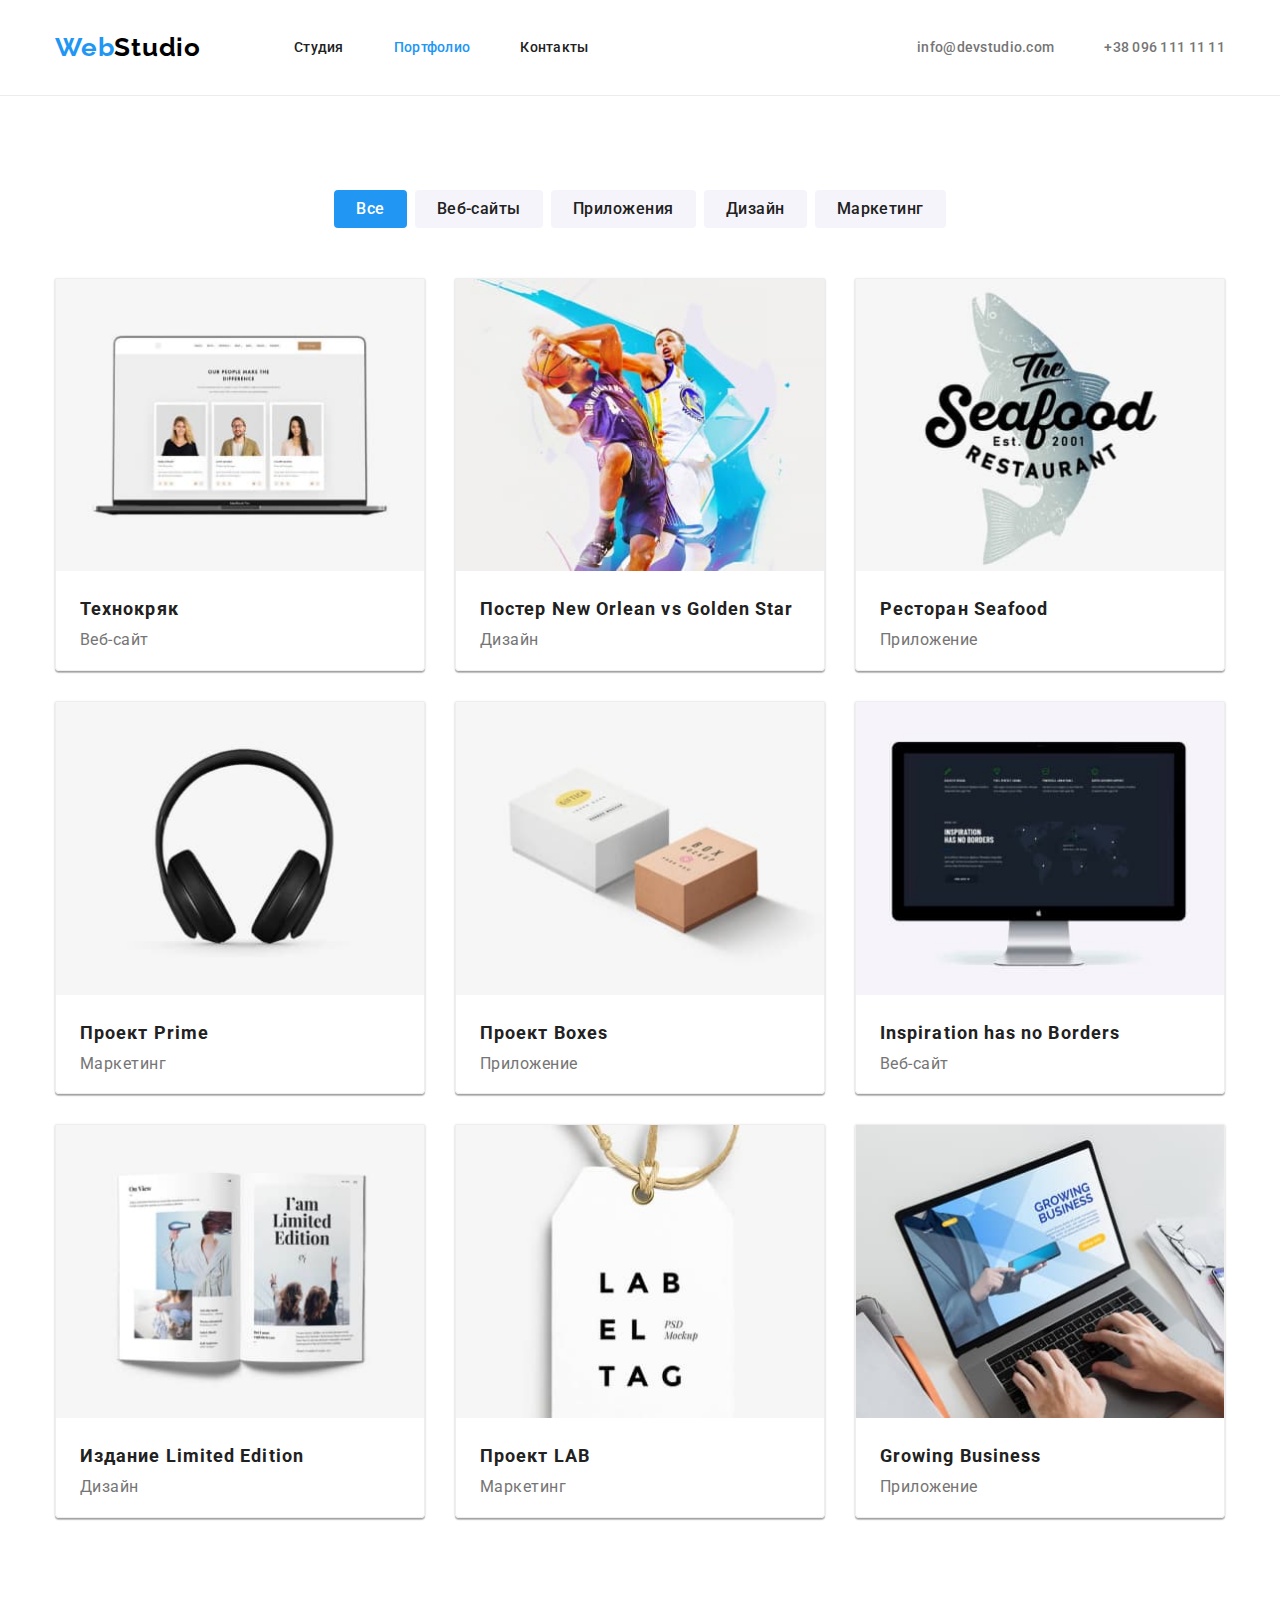
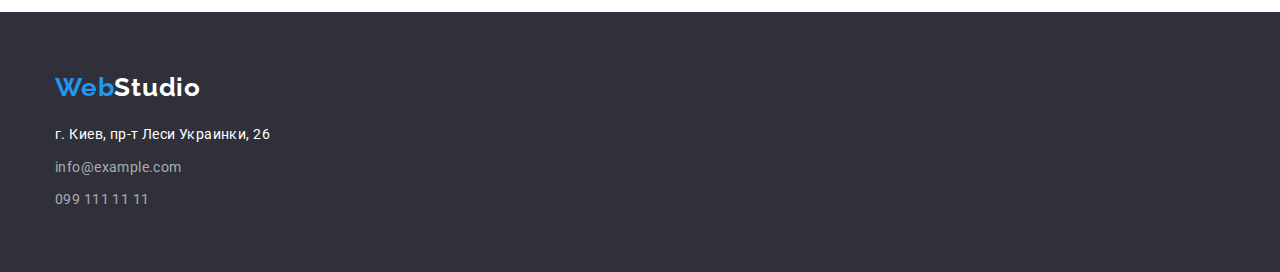
==== commit b9d7c6de: "fixed mistakes" ====
--- a/portfolio.html
+++ b/portfolio.html
@@ -95,149 +95,169 @@
 
           <ul class="filter-wrap list">
             <li class="list-style filter-card">
-              <div class="filter-thumb">
-                <img
-                  class="filter-img"
-                  src="./images/technoquack.jpg"
-                  alt="технокряк"
-                  width="370"
-                />
-              </div>
-              <div class="filter-content">
-                <h2 class="filter-title">Технокряк</h2>
-                <p class="filter-text text">Веб-сайт</p>
-              </div>
-            </li>
-
-            <li class="list-style filter-card">
-              <div class="filter-thumb">
-                <img
-                  class="filter-img"
-                  src="./images/poster.jpg"
-                  alt="постер игры в баскетбол"
-                  width="370"
-                />
-              </div>
-              <div class="filter-content">
-                <h2 class="filter-title">
-                  Постер <span lang="en">New Orlean vs Golden Star</span>
-                </h2>
-                <p class="filter-text text">Дизайн</p>
-              </div>
-            </li>
-
-            <li class="list-style filter-card">
-              <div class="filter-thumb">
-                <img
-                  class="filter-img"
-                  src="./images/restaurant.jpg"
-                  alt="ресторан морепродукты"
-                  width="370"
-                />
-              </div>
-              <div class="filter-content">
-                <h2 class="filter-title">
-                  Ресторан <span lang="en">Seafood</span>
-                </h2>
-                <p class="filter-text text">Приложение</p>
-              </div>
-            </li>
-
-            <li class="list-style filter-card">
-              <div class="filter-thumb">
-                <img
-                  class="filter-img"
-                  src="./images/prime.jpg"
-                  alt="наушники"
-                  width="370"
-                />
-              </div>
-              <div class="filter-content">
-                <h2 class="filter-title">
-                  Проект <span lang="en">Prime</span>
-                </h2>
-                <p class="filter-text text">Маркетинг</p>
-              </div>
-            </li>
-
-            <li class="list-style filter-card">
-              <div class="filter-thumb">
-                <img
-                  class="filter-img"
-                  src="./images/boxes.jpg"
-                  alt="коробки"
-                  width="370"
-                />
-              </div>
-              <div class="filter-content">
-                <h2 class="filter-title">
-                  Проект <span lang="en">Boxes</span>
-                </h2>
-                <p class="filter-text text">Приложение</p>
-              </div>
-            </li>
-
-            <li class="list-style filter-card">
-              <div class="filter-thumb">
-                <img
-                  class="filter-img"
-                  src="./images/inspiration.jpg"
-                  alt="монитор"
-                  width="370"
-                />
-              </div>
-              <div class="filter-content">
-                <h2 class="filter-title" lang="en">
-                  Inspiration has no Borders
-                </h2>
-                <p class="filter-text text">Веб-сайт</p>
-              </div>
-            </li>
-
-            <li class="list-style filter-card">
-              <div class="filter-thumb">
-                <img
-                  class="filter-img"
-                  src="./images/edition.jpg"
-                  alt="лимитированное издание"
-                  width="370"
-                />
-              </div>
-              <div class="filter-content">
-                <h2 class="filter-title">
-                  Издание <span lang="en">Limited Edition</span>
-                </h2>
-                <p class="filter-text text">Дизайн</p>
-              </div>
-            </li>
-
-            <li class="list-style filter-card">
-              <div class="filter-thumb">
-                <img
-                  class="filter-img"
-                  src="./images/lab.jpg"
-                  alt="бирка"
-                  width="370"
-                />
-              </div>
-              <div class="filter-content">
-                <h2 class="filter-title">Проект <span lang="en">LAB</span></h2>
-                <p class="filter-text text">Маркетинг</p>
-              </div>
-            </li>
-
-            <li class="list-style filter-card">
-              <div class="filter-thumb">
-                <img
-                  class="filter-img"
-                  src="./images/business.jpg"
-                  alt="розвивающийся бизнес"
-                  width="370"
-                />
-              </div>
-              <div class="filter-content">
-                <h2 class="filter-title" lang="en">Growing Business</h2>
-                <p class="filter-text text">Приложение</p>
+              <div class="filter-container">
+                <div class="filter-thumb">
+                  <img
+                    class="filter-img"
+                    src="./images/technoquack.jpg"
+                    alt="технокряк"
+                    width="370"
+                  />
+                </div>
+                <div class="filter-content">
+                  <h2 class="filter-title">Технокряк</h2>
+                  <p class="filter-text text">Веб-сайт</p>
+                </div>
+              </div>
+            </li>
+
+            <li class="list-style filter-card">
+              <div class="filter-container">
+                <div class="filter-thumb">
+                  <img
+                    class="filter-img"
+                    src="./images/poster.jpg"
+                    alt="постер игры в баскетбол"
+                    width="370"
+                  />
+                </div>
+                <div class="filter-content">
+                  <h2 class="filter-title">
+                    Постер <span lang="en">New Orlean vs Golden Star</span>
+                  </h2>
+                  <p class="filter-text text">Дизайн</p>
+                </div>
+              </div>
+            </li>
+
+            <li class="list-style filter-card">
+              <div class="filter-container">
+                <div class="filter-thumb">
+                  <img
+                    class="filter-img"
+                    src="./images/restaurant.jpg"
+                    alt="ресторан морепродукты"
+                    width="370"
+                  />
+                </div>
+                <div class="filter-content">
+                  <h2 class="filter-title">
+                    Ресторан <span lang="en">Seafood</span>
+                  </h2>
+                  <p class="filter-text text">Приложение</p>
+                </div>
+              </div>
+            </li>
+
+            <li class="list-style filter-card">
+              <div class="filter-container">
+                <div class="filter-thumb">
+                  <img
+                    class="filter-img"
+                    src="./images/prime.jpg"
+                    alt="наушники"
+                    width="370"
+                  />
+                </div>
+                <div class="filter-content">
+                  <h2 class="filter-title">
+                    Проект <span lang="en">Prime</span>
+                  </h2>
+                  <p class="filter-text text">Маркетинг</p>
+                </div>
+              </div>
+            </li>
+
+            <li class="list-style filter-card">
+              <div class="filter-container">
+                <div class="filter-thumb">
+                  <img
+                    class="filter-img"
+                    src="./images/boxes.jpg"
+                    alt="коробки"
+                    width="370"
+                  />
+                </div>
+                <div class="filter-content">
+                  <h2 class="filter-title">
+                    Проект <span lang="en">Boxes</span>
+                  </h2>
+                  <p class="filter-text text">Приложение</p>
+                </div>
+              </div>
+            </li>
+
+            <li class="list-style filter-card">
+              <div class="filter-container">
+                <div class="filter-thumb">
+                  <img
+                    class="filter-img"
+                    src="./images/inspiration.jpg"
+                    alt="монитор"
+                    width="370"
+                  />
+                </div>
+                <div class="filter-content">
+                  <h2 class="filter-title" lang="en">
+                    Inspiration has no Borders
+                  </h2>
+                  <p class="filter-text text">Веб-сайт</p>
+                </div>
+              </div>
+            </li>
+
+            <li class="list-style filter-card">
+              <div class="filter-container">
+                <div class="filter-thumb">
+                  <img
+                    class="filter-img"
+                    src="./images/edition.jpg"
+                    alt="лимитированное издание"
+                    width="370"
+                  />
+                </div>
+                <div class="filter-content">
+                  <h2 class="filter-title">
+                    Издание <span lang="en">Limited Edition</span>
+                  </h2>
+                  <p class="filter-text text">Дизайн</p>
+                </div>
+              </div>
+            </li>
+
+            <li class="list-style filter-card">
+              <div class="filter-container">
+                <div class="filter-thumb">
+                  <img
+                    class="filter-img"
+                    src="./images/lab.jpg"
+                    alt="бирка"
+                    width="370"
+                  />
+                </div>
+                <div class="filter-content">
+                  <h2 class="filter-title">
+                    Проект <span lang="en">LAB</span>
+                  </h2>
+                  <p class="filter-text text">Маркетинг</p>
+                </div>
+              </div>
+            </li>
+
+            <li class="list-style filter-card">
+              <div class="filter-container">
+                <div class="filter-thumb">
+                  <img
+                    class="filter-img"
+                    src="./images/business.jpg"
+                    alt="розвивающийся бизнес"
+                    width="370"
+                  />
+                </div>
+                <div class="filter-content">
+                  <h2 class="filter-title" lang="en">Growing Business</h2>
+                  <p class="filter-text text">Приложение</p>
+                </div>
               </div>
             </li>
           </ul>
@@ -253,8 +273,8 @@
           ><span lang="en" class="logo-white">Studio</span></a
         >
         <address class="location">
-          <ul class="list">
-            <li class="list-style">
+          <ul class="list location-list">
+            <li class="list-style location-item">
               <a
                 class="map underlinenone"
                 href="https://goo.gl/maps/CNSafUn4p5a7UVto9"
@@ -265,7 +285,7 @@
               >
             </li>
 
-            <li class="list-style">
+            <li class="list-style location-item">
               <a
                 class="link mailto underlinenone"
                 href="mailto:info@example.com"
@@ -273,7 +293,7 @@
               >
             </li>
 
-            <li class="list-style">
+            <li class="list-style location-item">
               <a class="link underlinenone" href="tel:+380991111111"
                 >099 111 11 11</a
               >
--- a/css/styles.css
+++ b/css/styles.css
@@ -88,9 +88,11 @@
   padding-bottom: 32px;
 }
 
-.main-nav > .nav-list {
-  display: flex;
+.main-nav {
   margin-left: 93px;
+}
+.nav-list {
+  display: flex;
 }
 
 .auth-nav {
@@ -115,8 +117,6 @@
   color: var(--accent-color);
 }
 .link.general {
-  padding: 5px 0;
-
   font-weight: 500;
   line-height: 1.14;
   letter-spacing: 0.02em;
@@ -145,8 +145,8 @@
 }
 
 .hero {
-  padding-top: 94px;
-  padding-bottom: 94px;
+  padding-top: 200px;
+  padding-bottom: 200px;
   text-align: center;
   background-color: var(--secondary-bgcolor);
 }
@@ -280,6 +280,7 @@
 
 /* team section */
 .team-section {
+  padding-top: 94px;
   background-color: var(--accent-bgcolor);
 }
 /* .team-item:not(:last-child) {
@@ -355,16 +356,24 @@
 
   background-color: var(--white-txcolor);
 }
+.filter-container {
+  border: 1px solid #eeeeee;
+  box-shadow: 0px 1px 3px rgba(0, 0, 0, 0.12), 0px 1px 1px rgba(0, 0, 0, 0.14),
+    0px 2px 1px rgba(0, 0, 0, 0.2);
+  border-radius: 0px 0px 4px 4px;
+  overflow: hidden;
+}
 
 .filter-content {
   padding: 20px 24px;
-  border: 1px solid #eeeeee;
+  /* border-bottom: 1px solid #eeeeee;
+  border-left: 1px solid #eeeeee;
+  border-right: 1px solid #eeeeee; */
 }
 .filter-img {
   background-color: var(--white-txcolor);
-
-  border: 1px solid #eeeeee;
-}
+}
+
 .filter-title {
   margin-bottom: 4px;
   font-weight: 700;
@@ -389,21 +398,19 @@
 .footer .logo-white {
   color: var(--white-txcolor);
 }
+.location-list .location-item + .location-item {
+  margin-top: 9px;
+}
 .location {
   font-style: normal;
 }
 .map {
-  display: inline-block;
-  margin-bottom: 9px;
   line-height: 1.71;
   letter-spacing: 0.03em;
 
   color: var(--white-txcolor);
 }
-.footer .mailto {
-  display: inline-block;
-  margin-bottom: 9px;
-}
+
 .footer .link {
   line-height: 1.71;
   letter-spacing: 0.03em;
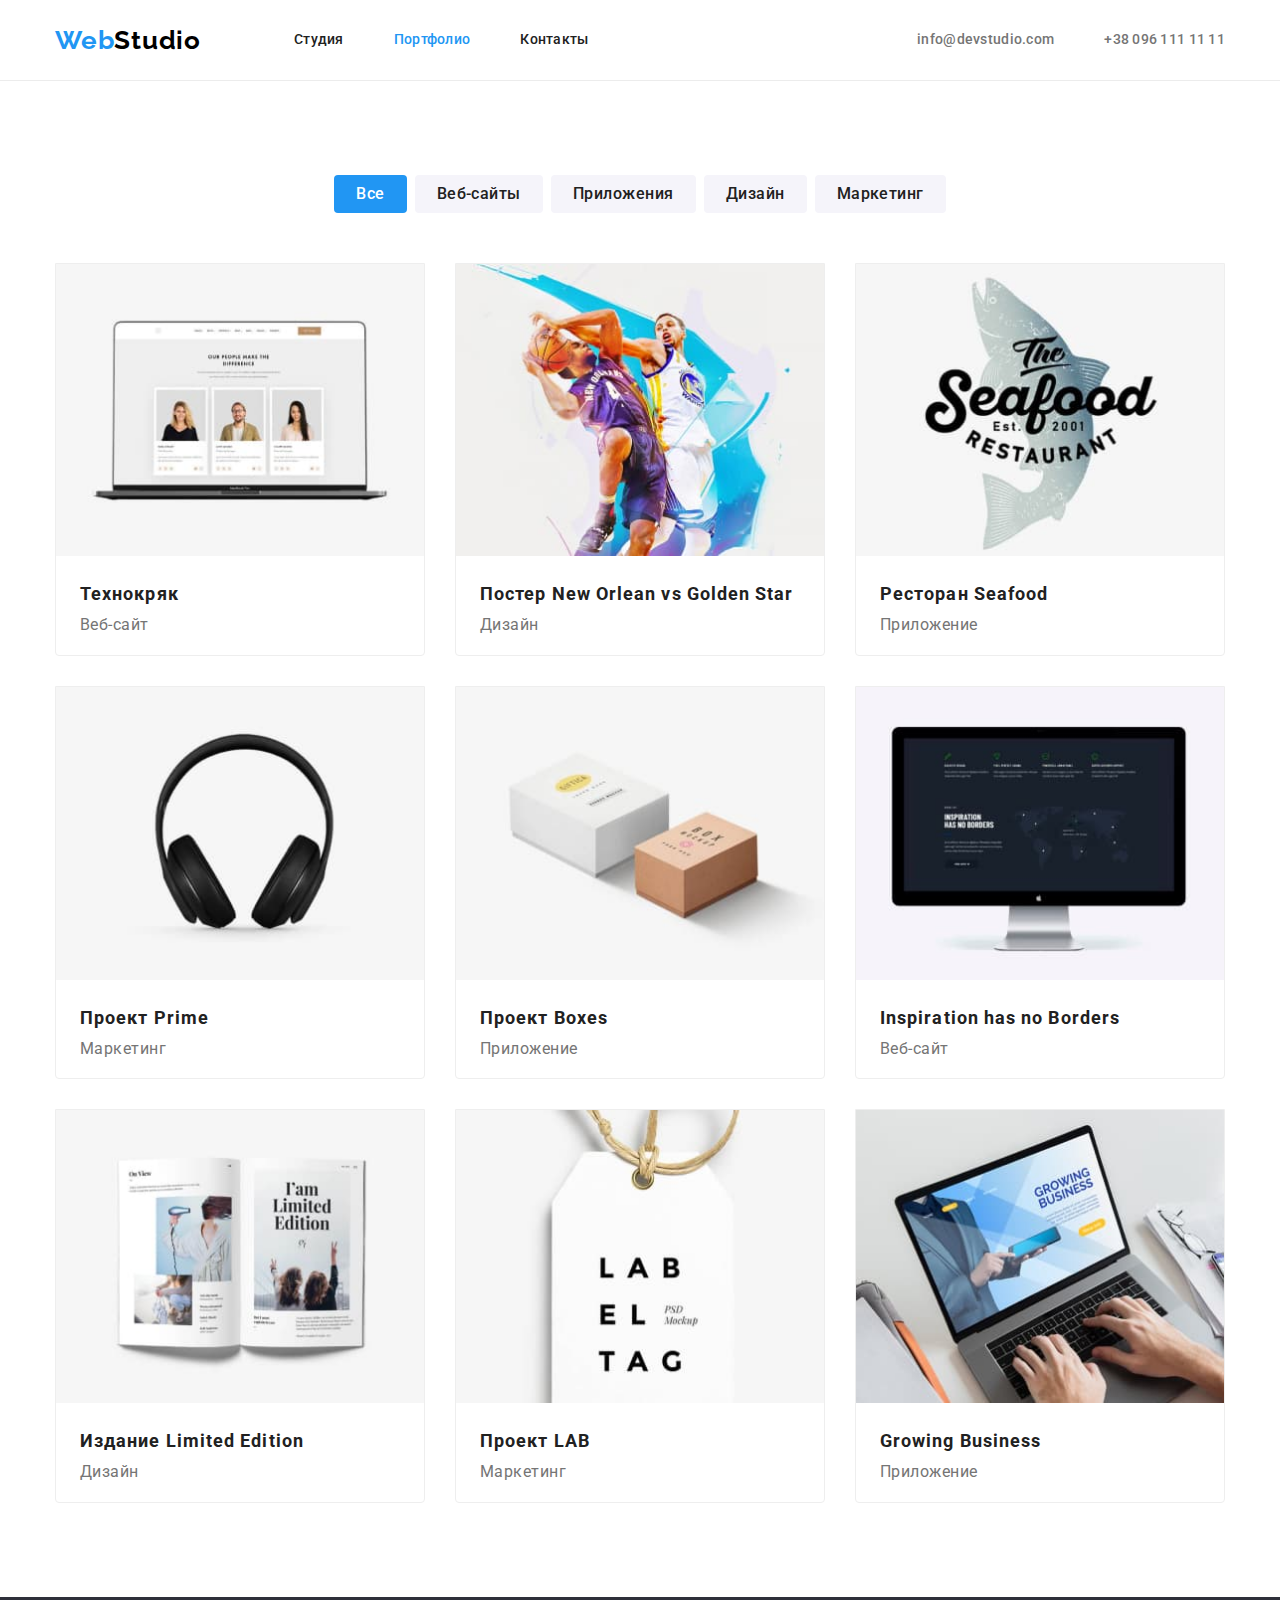
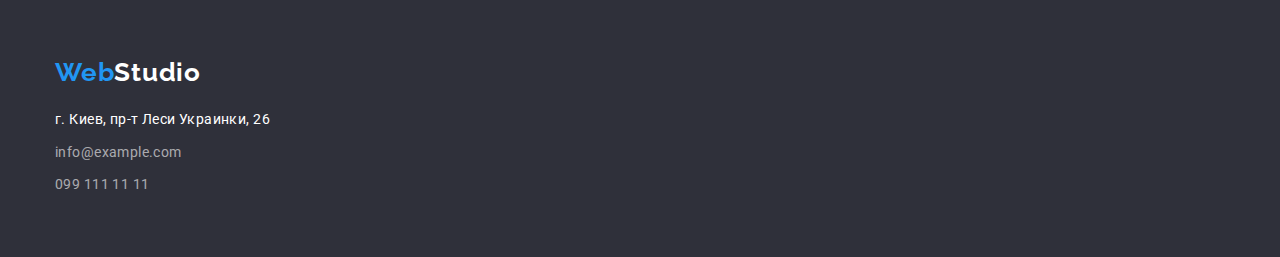
==== commit ddabdefb: "fixed mistakes" ====
--- a/portfolio.html
+++ b/portfolio.html
@@ -23,8 +23,8 @@
     <header class="page-header">
       <div class="container header-container">
         <a href="" class="logo underlinenone"
-          ><span lang="en" class="logo-part">Web</span
-          ><span lang="en">Studio</span></a
+          ><span lang="en">Web</span
+          ><span lang="en" class="logo-part">Studio</span></a
         >
         <!-- навигация -->
         <nav class="main-nav">
@@ -96,14 +96,13 @@
           <ul class="filter-wrap list">
             <li class="list-style filter-card">
               <div class="filter-container">
-                <div class="filter-thumb">
-                  <img
-                    class="filter-img"
-                    src="./images/technoquack.jpg"
-                    alt="технокряк"
-                    width="370"
-                  />
-                </div>
+                <img
+                  class="filter-img"
+                  src="./images/technoquack.jpg"
+                  alt="технокряк"
+                  width="370"
+                />
+
                 <div class="filter-content">
                   <h2 class="filter-title">Технокряк</h2>
                   <p class="filter-text text">Веб-сайт</p>
@@ -113,14 +112,13 @@
 
             <li class="list-style filter-card">
               <div class="filter-container">
-                <div class="filter-thumb">
-                  <img
-                    class="filter-img"
-                    src="./images/poster.jpg"
-                    alt="постер игры в баскетбол"
-                    width="370"
-                  />
-                </div>
+                <img
+                  class="filter-img"
+                  src="./images/poster.jpg"
+                  alt="постер игры в баскетбол"
+                  width="370"
+                />
+
                 <div class="filter-content">
                   <h2 class="filter-title">
                     Постер <span lang="en">New Orlean vs Golden Star</span>
@@ -132,14 +130,13 @@
 
             <li class="list-style filter-card">
               <div class="filter-container">
-                <div class="filter-thumb">
-                  <img
-                    class="filter-img"
-                    src="./images/restaurant.jpg"
-                    alt="ресторан морепродукты"
-                    width="370"
-                  />
-                </div>
+                <img
+                  class="filter-img"
+                  src="./images/restaurant.jpg"
+                  alt="ресторан морепродукты"
+                  width="370"
+                />
+
                 <div class="filter-content">
                   <h2 class="filter-title">
                     Ресторан <span lang="en">Seafood</span>
@@ -151,14 +148,13 @@
 
             <li class="list-style filter-card">
               <div class="filter-container">
-                <div class="filter-thumb">
-                  <img
-                    class="filter-img"
-                    src="./images/prime.jpg"
-                    alt="наушники"
-                    width="370"
-                  />
-                </div>
+                <img
+                  class="filter-img"
+                  src="./images/prime.jpg"
+                  alt="наушники"
+                  width="370"
+                />
+
                 <div class="filter-content">
                   <h2 class="filter-title">
                     Проект <span lang="en">Prime</span>
@@ -170,14 +166,13 @@
 
             <li class="list-style filter-card">
               <div class="filter-container">
-                <div class="filter-thumb">
-                  <img
-                    class="filter-img"
-                    src="./images/boxes.jpg"
-                    alt="коробки"
-                    width="370"
-                  />
-                </div>
+                <img
+                  class="filter-img"
+                  src="./images/boxes.jpg"
+                  alt="коробки"
+                  width="370"
+                />
+
                 <div class="filter-content">
                   <h2 class="filter-title">
                     Проект <span lang="en">Boxes</span>
@@ -189,14 +184,13 @@
 
             <li class="list-style filter-card">
               <div class="filter-container">
-                <div class="filter-thumb">
-                  <img
-                    class="filter-img"
-                    src="./images/inspiration.jpg"
-                    alt="монитор"
-                    width="370"
-                  />
-                </div>
+                <img
+                  class="filter-img"
+                  src="./images/inspiration.jpg"
+                  alt="монитор"
+                  width="370"
+                />
+
                 <div class="filter-content">
                   <h2 class="filter-title" lang="en">
                     Inspiration has no Borders
@@ -208,14 +202,13 @@
 
             <li class="list-style filter-card">
               <div class="filter-container">
-                <div class="filter-thumb">
-                  <img
-                    class="filter-img"
-                    src="./images/edition.jpg"
-                    alt="лимитированное издание"
-                    width="370"
-                  />
-                </div>
+                <img
+                  class="filter-img"
+                  src="./images/edition.jpg"
+                  alt="лимитированное издание"
+                  width="370"
+                />
+
                 <div class="filter-content">
                   <h2 class="filter-title">
                     Издание <span lang="en">Limited Edition</span>
@@ -227,14 +220,13 @@
 
             <li class="list-style filter-card">
               <div class="filter-container">
-                <div class="filter-thumb">
-                  <img
-                    class="filter-img"
-                    src="./images/lab.jpg"
-                    alt="бирка"
-                    width="370"
-                  />
-                </div>
+                <img
+                  class="filter-img"
+                  src="./images/lab.jpg"
+                  alt="бирка"
+                  width="370"
+                />
+
                 <div class="filter-content">
                   <h2 class="filter-title">
                     Проект <span lang="en">LAB</span>
@@ -246,14 +238,13 @@
 
             <li class="list-style filter-card">
               <div class="filter-container">
-                <div class="filter-thumb">
-                  <img
-                    class="filter-img"
-                    src="./images/business.jpg"
-                    alt="розвивающийся бизнес"
-                    width="370"
-                  />
-                </div>
+                <img
+                  class="filter-img"
+                  src="./images/business.jpg"
+                  alt="розвивающийся бизнес"
+                  width="370"
+                />
+
                 <div class="filter-content">
                   <h2 class="filter-title" lang="en">Growing Business</h2>
                   <p class="filter-text text">Приложение</p>
@@ -269,8 +260,8 @@
     <footer class="footer">
       <div class="container">
         <a href="" class="logo underlinenone"
-          ><span lang="en" class="logo-part">Web</span
-          ><span lang="en" class="logo-white">Studio</span></a
+          ><span lang="en">Web</span
+          ><span lang="en" class="logo-part">Studio</span></a
         >
         <address class="location">
           <ul class="list location-list">
--- a/css/styles.css
+++ b/css/styles.css
@@ -50,10 +50,10 @@
   padding: 0;
   margin: 0;
 }
-img {
+/* img {
   display: block;
   max-width: 100%;
-}
+} */
 
 .underlinenone {
   text-decoration: none;
@@ -84,8 +84,8 @@
 .header-container {
   display: flex;
   align-items: center;
-  padding-top: 32px;
-  padding-bottom: 32px;
+  /* padding-top: 32px;
+  padding-bottom: 32px; */
 }
 
 .main-nav {
@@ -105,18 +105,25 @@
 }
 
 .logo {
+  padding-top: 24px;
+  padding-bottom: 24px;
+
   font-family: Raleway, sans-serif;
   font-weight: 700;
   font-size: 26px;
   line-height: 1.19;
   letter-spacing: 0.03em;
+  color: var(--accent-color);
+}
+
+.header-container .logo-part {
   color: var(--logo-color);
 }
-
-.logo-part {
-  color: var(--accent-color);
-}
 .link.general {
+  display: inline-block;
+  padding-top: 32px;
+  padding-bottom: 32px;
+
   font-weight: 500;
   line-height: 1.14;
   letter-spacing: 0.02em;
@@ -150,19 +157,23 @@
   text-align: center;
   background-color: var(--secondary-bgcolor);
 }
+.hero-inner {
+  display: inline-block;
+  max-width: 696px;
+  text-align: center;
+}
 .hero-title {
   margin-bottom: 30px;
 
   font-weight: 900;
   font-size: 44px;
   line-height: 1.36;
-
-  /* text-align: center; */
   letter-spacing: 0.06em;
   text-transform: uppercase;
 
   color: var(--white-txcolor);
 }
+
 .btn {
   display: inline-block;
   border: 1px solid transparent;
@@ -358,19 +369,17 @@
 }
 .filter-container {
   border: 1px solid #eeeeee;
-  box-shadow: 0px 1px 3px rgba(0, 0, 0, 0.12), 0px 1px 1px rgba(0, 0, 0, 0.14),
-    0px 2px 1px rgba(0, 0, 0, 0.2);
   border-radius: 0px 0px 4px 4px;
   overflow: hidden;
 }
 
 .filter-content {
   padding: 20px 24px;
-  /* border-bottom: 1px solid #eeeeee;
-  border-left: 1px solid #eeeeee;
-  border-right: 1px solid #eeeeee; */
 }
 .filter-img {
+  display: block;
+  max-width: 100%;
+  height: auto;
   background-color: var(--white-txcolor);
 }
 
@@ -394,12 +403,14 @@
 .footer .logo {
   display: inline-block;
   margin-bottom: 20px;
-}
-.footer .logo-white {
-  color: var(--white-txcolor);
-}
-.location-list .location-item + .location-item {
-  margin-top: 9px;
+  padding-top: 0;
+  padding-bottom: 0;
+}
+.footer .logo-part {
+  color: var(--white-txcolor);
+}
+.location-list > .location-item:not(:last-child) {
+  margin-bottom: 9px;
 }
 .location {
   font-style: normal;
